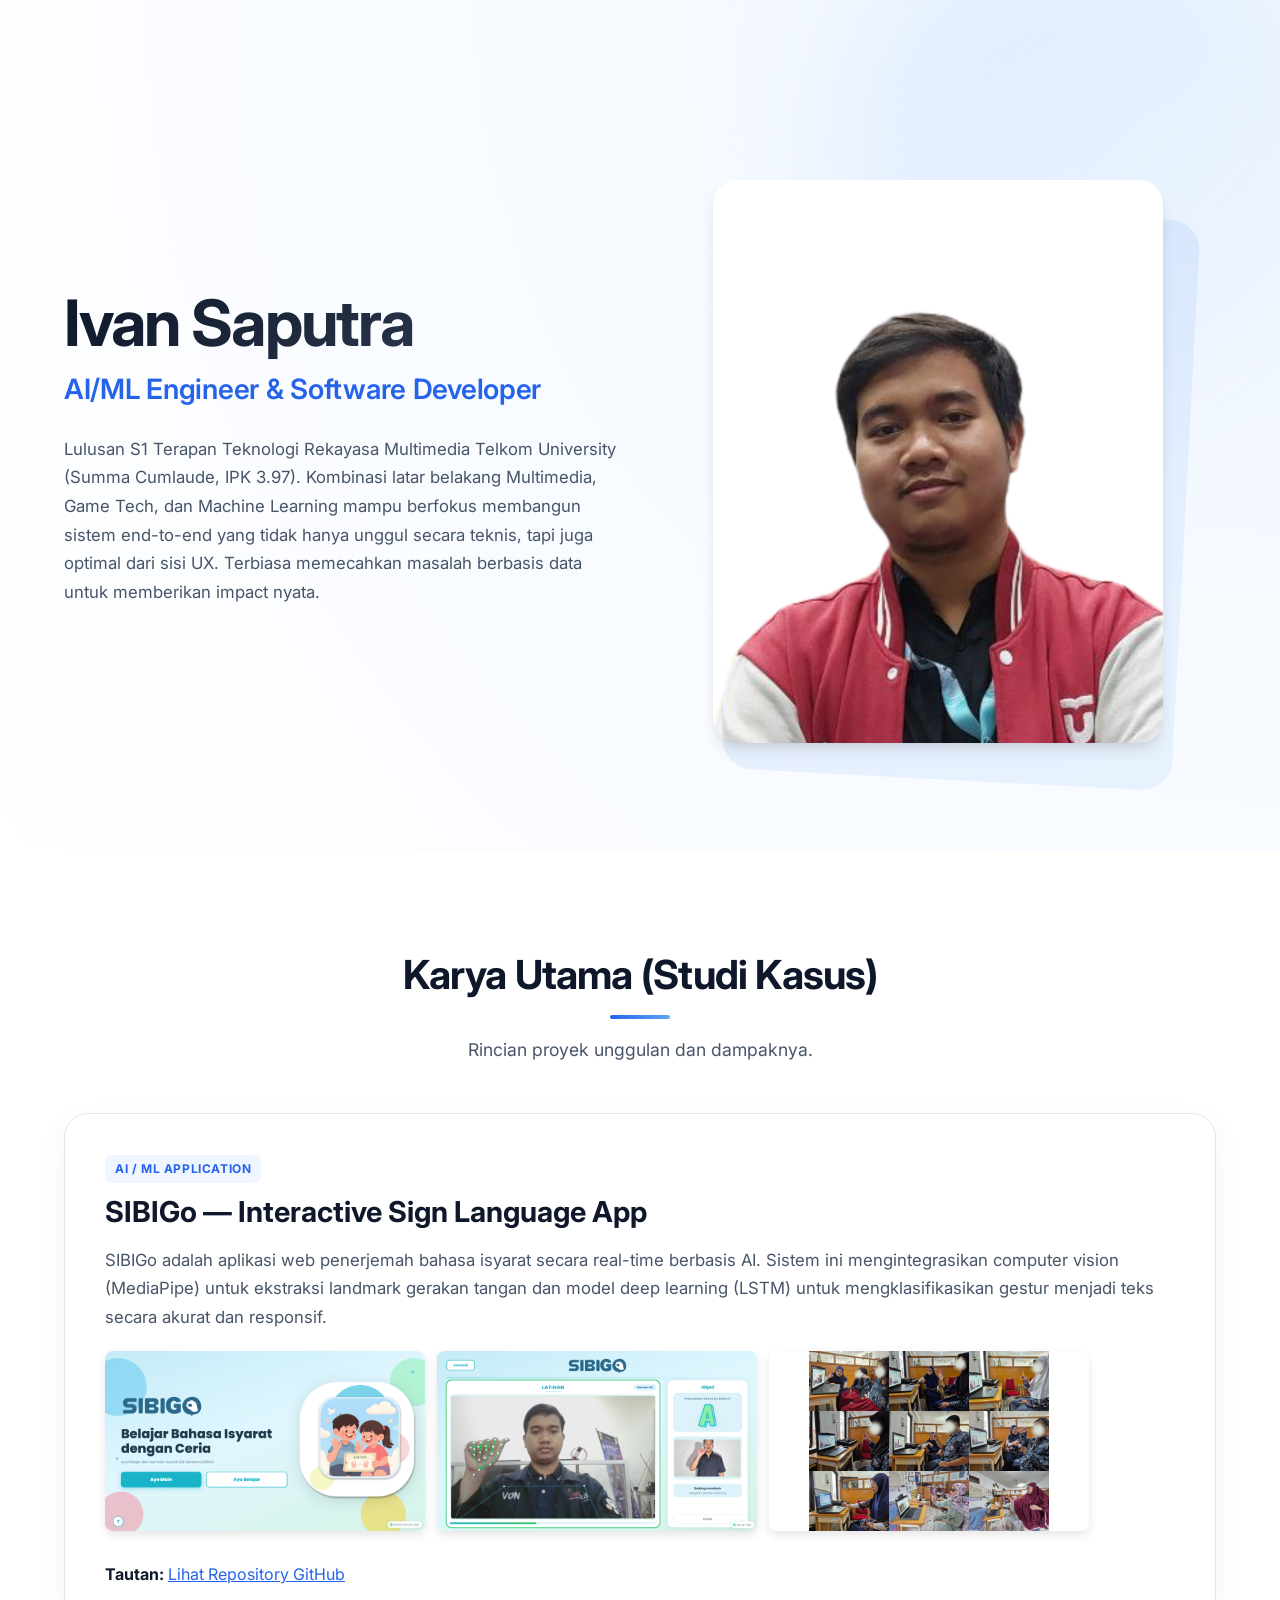
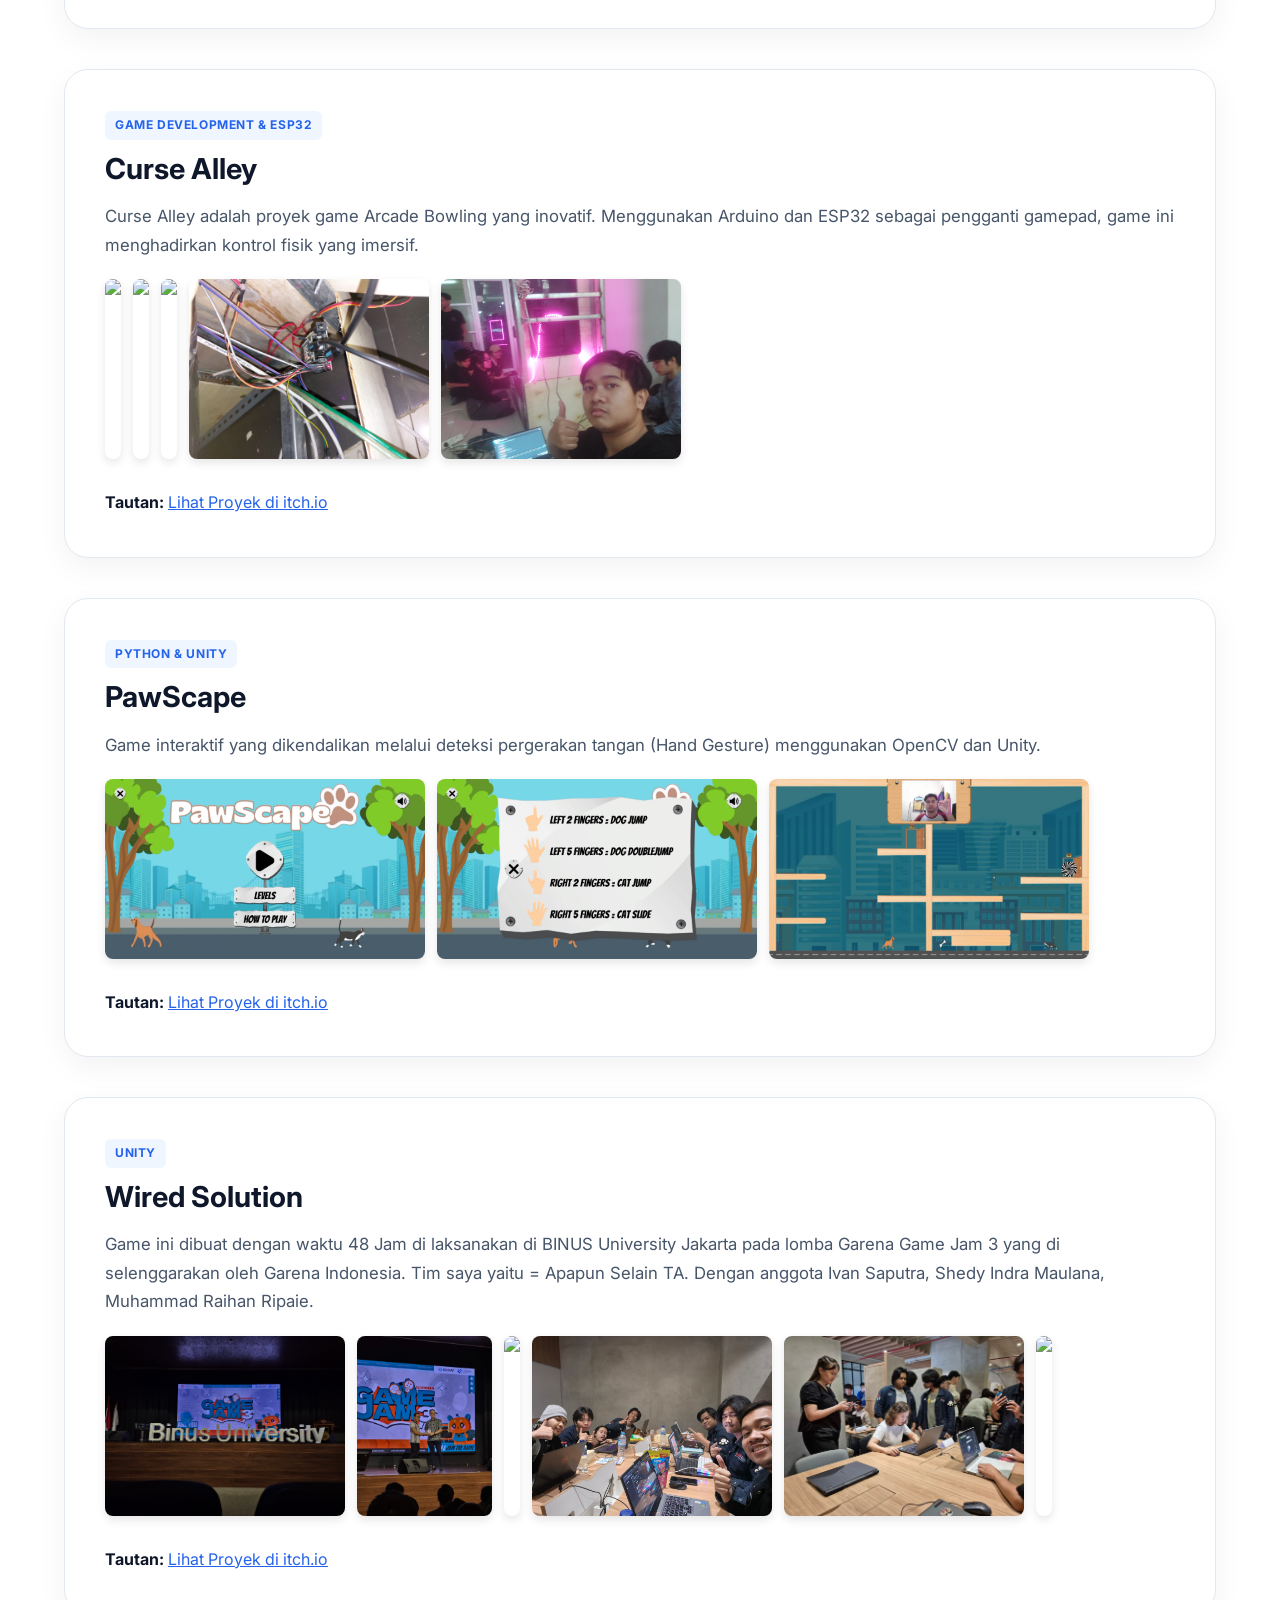
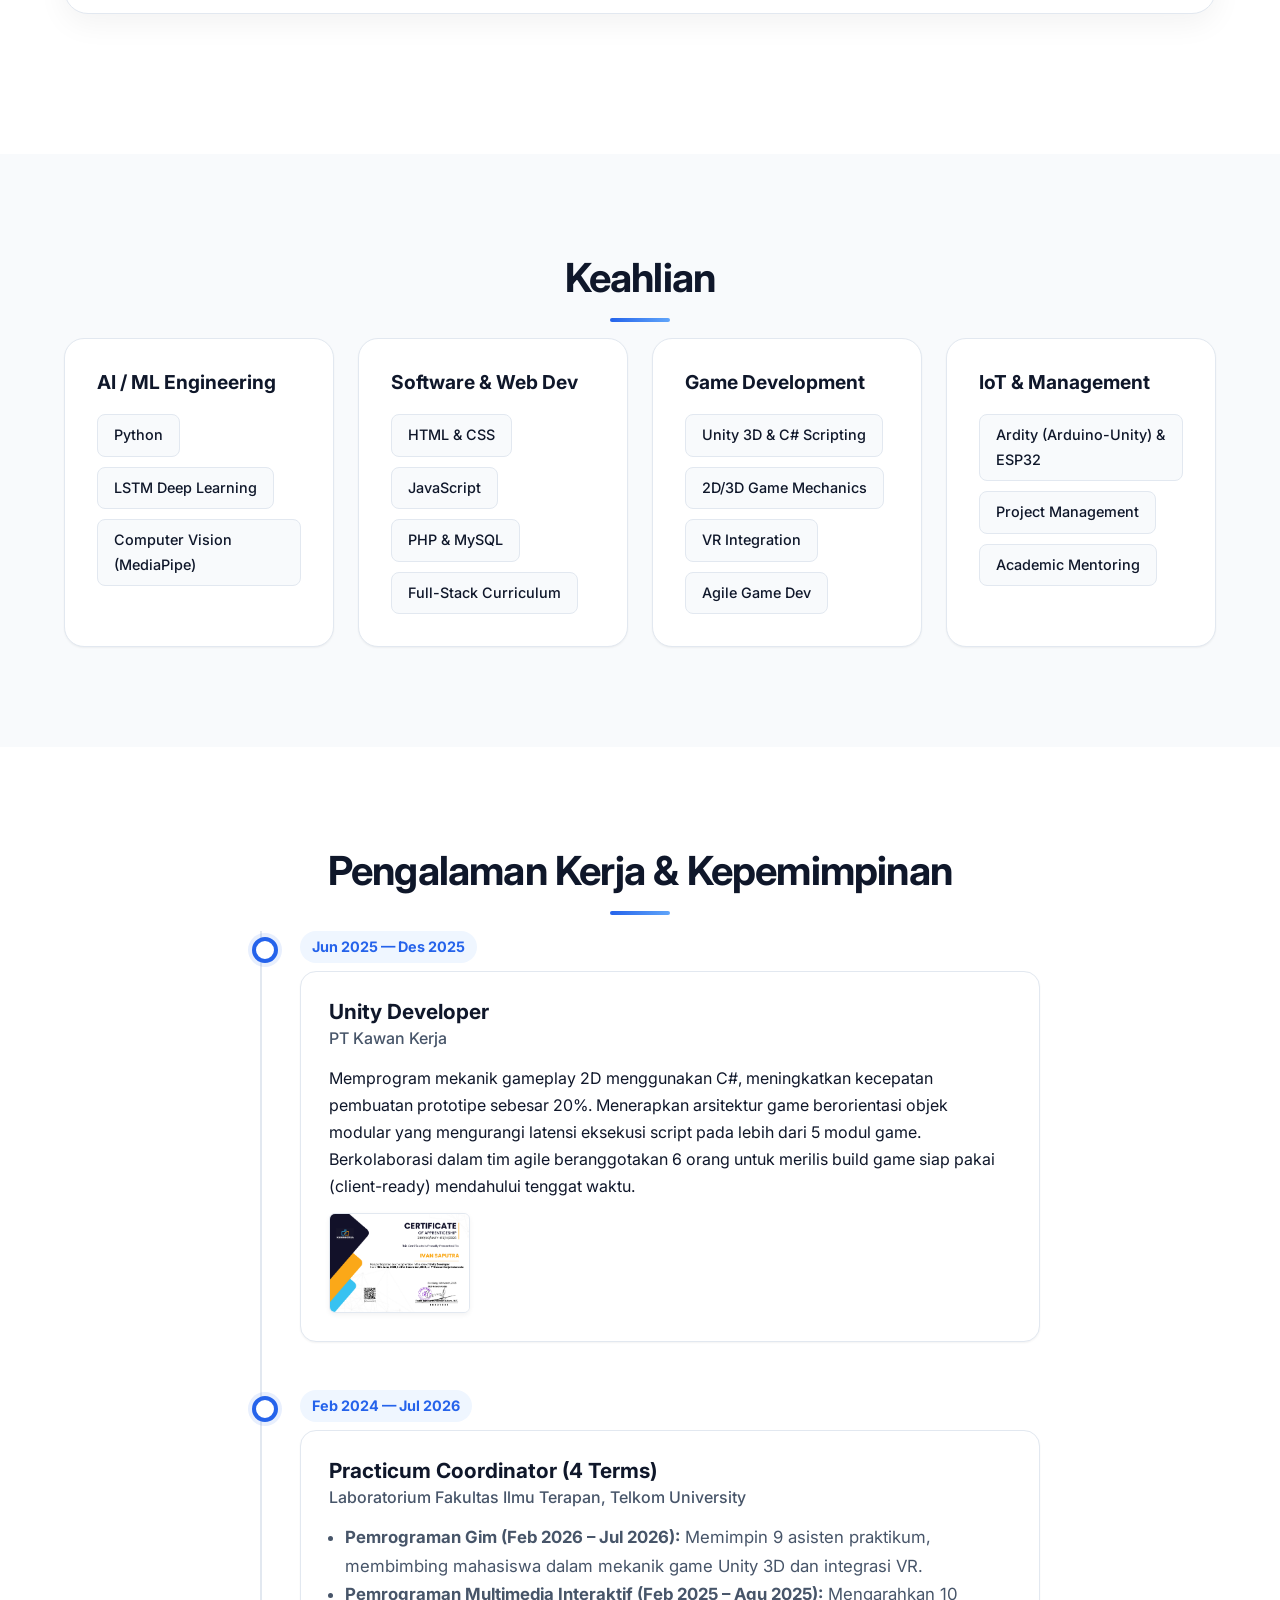
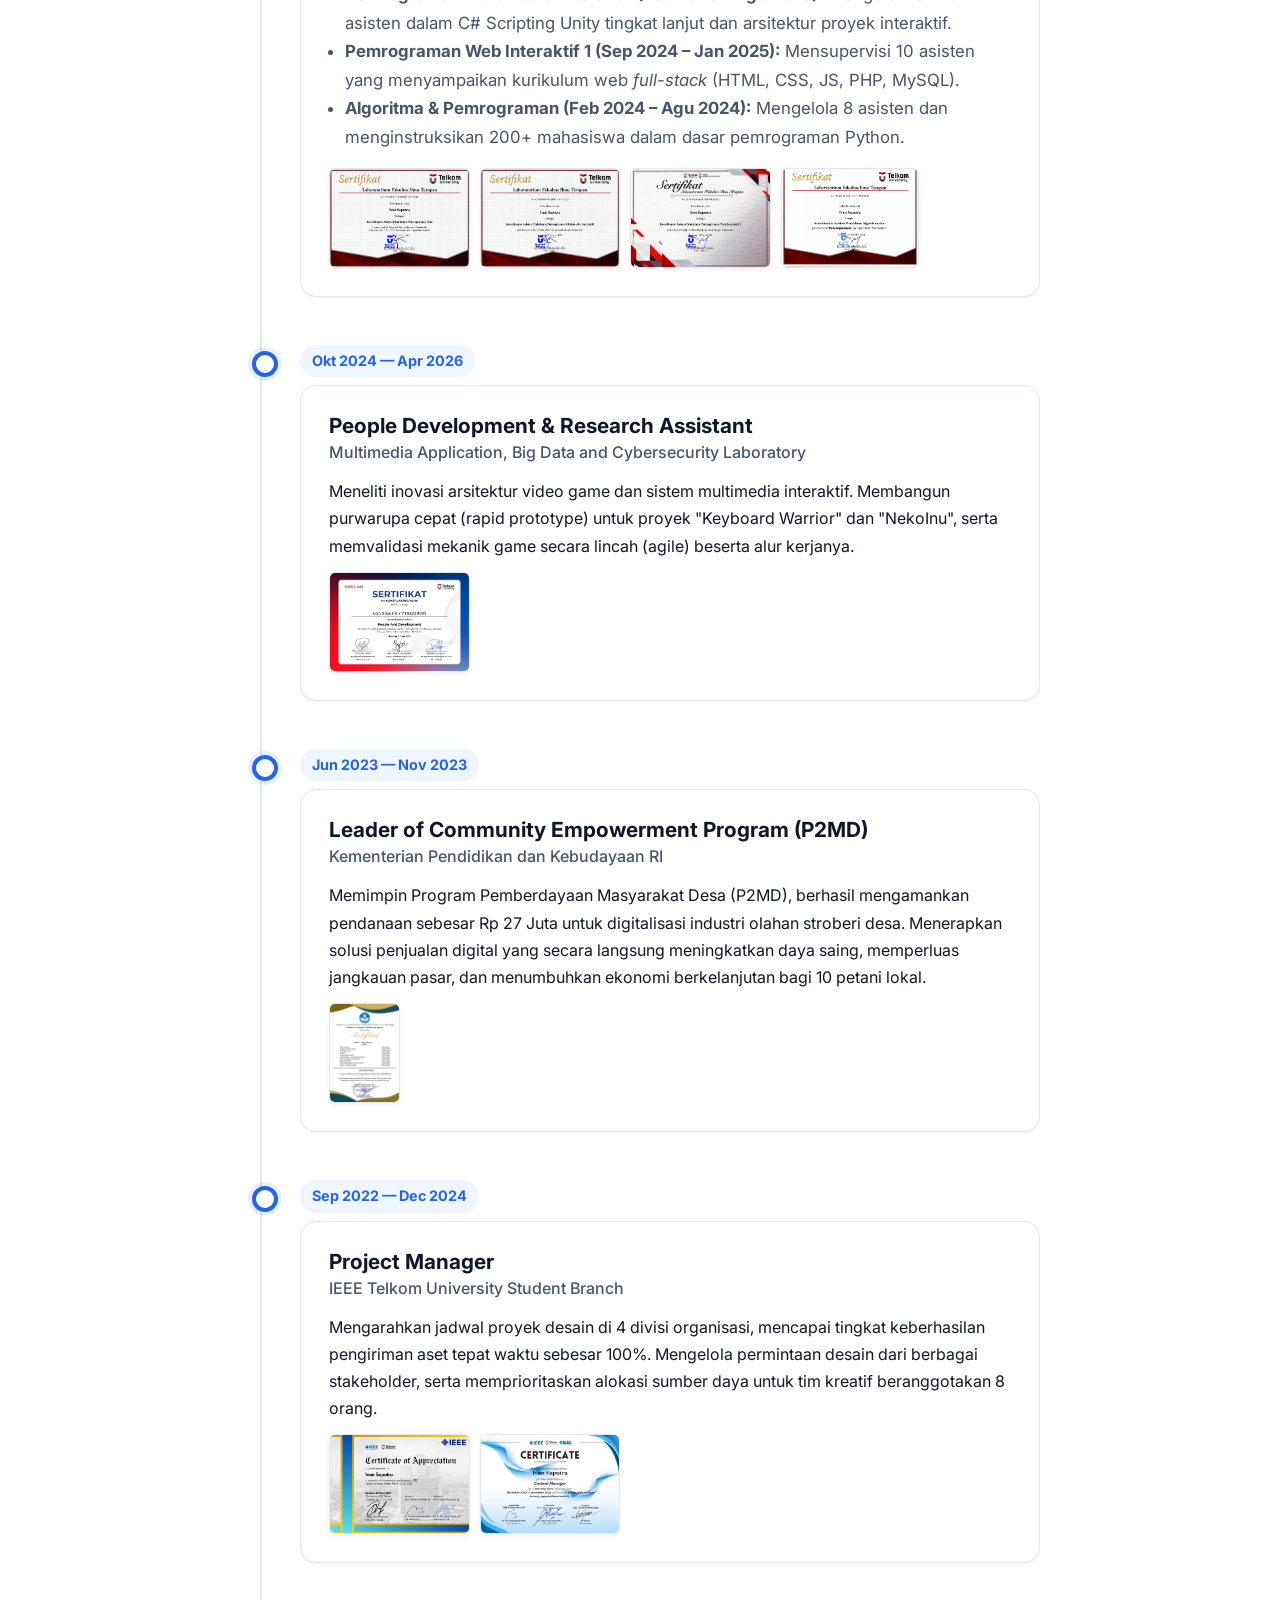
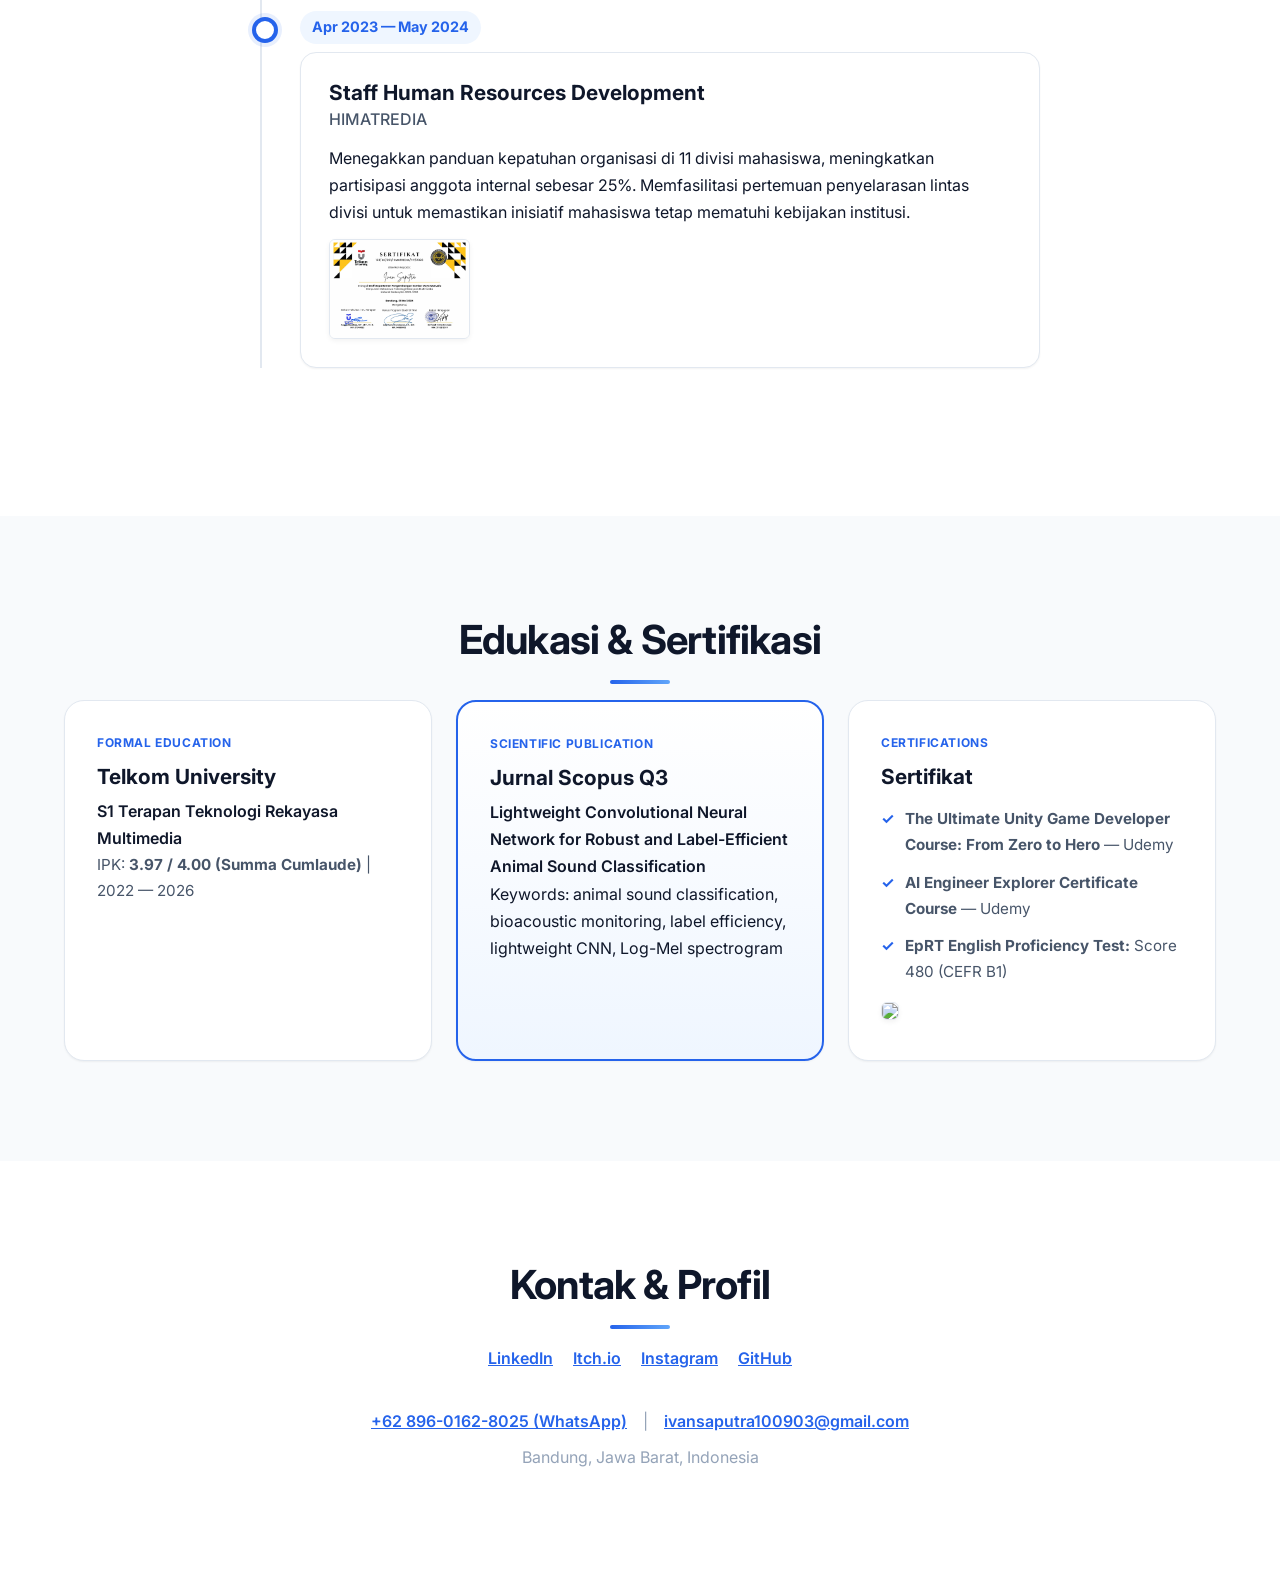
==== print.html @ 068fbf68 "bismillah" ====
<!DOCTYPE html>
<html lang="id">

<head>
    <meta charset="UTF-8">
    <meta name="viewport" content="width=device-width, initial-scale=1.0">
    <title>Ivan Saputra — Portfolio (Print Version)</title>
    <link rel="icon" href="assets/iconme.png" type="image/png">
    <link rel="preconnect" href="https://fonts.googleapis.com">
    <link rel="preconnect" href="https://fonts.gstatic.com" crossorigin>
    <link href="https://fonts.googleapis.com/css2?family=Inter:wght@400;500;600;700;800&display=swap" rel="stylesheet">
    <link rel="stylesheet" href="style.css">
    <style>
        /* Specific adjustments for print view to force everything open and hide interactive bits */
        .no-print { display: none !important; }
        
        .project-detail-block {
            background: var(--bg-primary);
            border-radius: 24px;
            padding: 40px;
            margin-bottom: 40px;
            border: 1px solid var(--border-color);
            box-shadow: 0 10px 30px rgba(0,0,0,0.05);
            page-break-inside: avoid;
        }
        
        .project-images {
            display: flex; gap: 12px; margin: 20px 0; padding-bottom: 10px; flex-wrap: wrap;
        }
        
        .project-images img {
            height: 180px; border-radius: 8px; object-fit: cover; box-shadow: 0 4px 10px rgba(0,0,0,0.1);
        }
        
        @media print {
            body { -webkit-print-color-adjust: exact; print-color-adjust: exact; }
            .navbar, .hero-cta, .btn-link, .modal-overlay { display: none !important; }
            .project-images { overflow: hidden; flex-wrap: wrap; }
            .project-detail-block { border: 2px solid #e2e8f0; padding: 20px; box-shadow: none; margin-bottom: 20px; }
            .hero, .section { padding: 40px 0; }
            #home { padding-top: 0; margin-top: 0; }
            @page { margin: 10mm; }
        }
    </style>
</head>

<body>
    <div class="no-print" style="text-align: center; padding: 20px; background: #e0f2fe; border-bottom: 1px solid #bae6fd; margin-bottom: 20px;">
        <p style="color: #0369a1; font-weight: 600;">Ini adalah versi cetak statis dari portofolio Anda menggunakan tata letak asli.</p>
        <button onclick="window.print()" style="margin-top: 10px; background: #0284c7; color: white; border: none; padding: 10px 20px; border-radius: 6px; cursor: pointer; font-weight: 600; font-size: 11pt;">🖨️ Cetak Sekarang (Ctrl + P)</button>
    </div>

    <!-- 1. COVER / HERO SECTION -->
    <section id="home" class="hero">
        <div class="container hero-container">
            <div class="hero-content">
                <h1>Ivan Saputra</h1>
                <h2>AI/ML Engineer & Software Developer</h2>
                <p style="margin-top: 28px; color: var(--text-muted); font-size: 1.05rem; line-height: 1.7; max-width: 650px; text-align: left;">
                    Lulusan S1 Terapan Teknologi Rekayasa Multimedia Telkom University (Summa Cumlaude, IPK 3.97).
                    Kombinasi latar belakang Multimedia, Game Tech, dan Machine Learning mampu berfokus membangun sistem
                    end-to-end yang tidak hanya unggul secara teknis, tapi juga optimal dari sisi UX. Terbiasa
                    memecahkan masalah berbasis data untuk memberikan impact nyata.
                </p>
            </div>
            <div class="hero-image">
                <div class="image-wrapper">
                    <div class="image-backdrop"></div>
                    <img src="assets/me.png" alt="Ivan Saputra Profil" class="profile-img">
                </div>
            </div>
        </div>
    </section>

    <!-- 2. KARYA UTAMA EXPANDED (Tidak bisa diklik) -->
    <section class="section">
        <div class="container">
            <h2 class="section-title">Karya Utama (Studi Kasus)</h2>
            <p class="section-subtitle">Rincian proyek unggulan dan dampaknya.</p>
            
            <!-- SIBIGo -->
            <div class="project-detail-block">
                <span class="tag" style="margin-bottom: 12px; display: inline-block;">AI / ML Application</span>
                <h2 style="margin: 0 0 16px; font-size: 1.8rem; color: var(--text-main);">SIBIGo — Interactive Sign Language App</h2>
                <p style="color: var(--text-muted); line-height: 1.7; margin-bottom: 16px; font-size: 1.05rem;">SIBIGo adalah aplikasi web penerjemah bahasa isyarat secara real-time berbasis AI. Sistem ini mengintegrasikan computer vision (MediaPipe) untuk ekstraksi landmark gerakan tangan dan model deep learning (LSTM) untuk mengklasifikasikan gestur menjadi teks secara akurat dan responsif.</p>
                <div class="project-images">
                    <img src="assets/images/sibigo/1.png">
                    <img src="assets/images/sibigo/2.png">
                    <img src="assets/images/sibigo/3.png">
                </div>
                <p style="margin-top: 10px;"><strong>Tautan:</strong> <a href="https://github.com/Ivans0903/sibigo" style="color: var(--primary);">Lihat Repository GitHub</a></p>
            </div>

            <!-- Curse Alley -->
            <div class="project-detail-block">
                <span class="tag" style="margin-bottom: 12px; display: inline-block;">Game Development & ESP32</span>
                <h2 style="margin: 0 0 16px; font-size: 1.8rem; color: var(--text-main);">Curse Alley</h2>
                <p style="color: var(--text-muted); line-height: 1.7; margin-bottom: 16px; font-size: 1.05rem;">Curse Alley adalah proyek game Arcade Bowling yang inovatif. Menggunakan Arduino dan ESP32 sebagai pengganti gamepad, game ini menghadirkan kontrol fisik yang imersif.</p>
                <div class="project-images">
                    <img src="assets/images/cursealley/1.jpg">
                    <img src="assets/images/cursealley/2.jpg">
                    <img src="assets/images/cursealley/3.jpg">
                    <img src="assets/images/cursealley/4.jpg">
                    <img src="assets/images/cursealley/5.jpg">
                </div>
                <p style="margin-top: 10px;"><strong>Tautan:</strong> <a href="https://ivans000.itch.io/curse-alley" style="color: var(--primary);">Lihat Proyek di itch.io</a></p>
            </div>

            <!-- PawScape -->
            <div class="project-detail-block">
                <span class="tag" style="margin-bottom: 12px; display: inline-block;">Python & Unity</span>
                <h2 style="margin: 0 0 16px; font-size: 1.8rem; color: var(--text-main);">PawScape</h2>
                <p style="color: var(--text-muted); line-height: 1.7; margin-bottom: 16px; font-size: 1.05rem;">Game interaktif yang dikendalikan melalui deteksi pergerakan tangan (Hand Gesture) menggunakan OpenCV dan Unity.</p>
                <div class="project-images">
                    <img src="assets/images/pawscape/1.png">
                    <img src="assets/images/pawscape/2.png">
                    <img src="assets/images/pawscape/3.png">
                </div>
                <p style="margin-top: 10px;"><strong>Tautan:</strong> <a href="https://ivans000.itch.io/pawscape" style="color: var(--primary);">Lihat Proyek di itch.io</a></p>
            </div>

            <!-- Wired Solution -->
            <div class="project-detail-block">
                <span class="tag" style="margin-bottom: 12px; display: inline-block;">Unity</span>
                <h2 style="margin: 0 0 16px; font-size: 1.8rem; color: var(--text-main);">Wired Solution</h2>
                <p style="color: var(--text-muted); line-height: 1.7; margin-bottom: 16px; font-size: 1.05rem;">Game ini dibuat dengan waktu 48 Jam di laksanakan di BINUS University Jakarta pada lomba Garena Game Jam 3 yang di selenggarakan oleh Garena Indonesia. Tim saya yaitu = Apapun Selain TA. Dengan anggota Ivan Saputra, Shedy Indra Maulana, Muhammad Raihan Ripaie.</p>
                <div class="project-images">
                    <img src="assets/images/wired/1.jpg">
                    <img src="assets/images/wired/2.jpg">
                    <img src="assets/images/wired/3.jpg">
                    <img src="assets/images/wired/4.jpg">
                    <img src="assets/images/wired/5.jpg">
                    <img src="assets/images/wired/6.jpg">
                </div>
                <p style="margin-top: 10px;"><strong>Tautan:</strong> <a href="https://ivans000.itch.io/wired-solution" style="color: var(--primary);">Lihat Proyek di itch.io</a></p>
            </div>

        </div>
    </section>


    <!-- 3. DAFTAR LAYANAN / KEAHLIAN (SKILLS) -->
    <section class="section bg-light">
        <div class="container">
            <h2 class="section-title">Keahlian</h2>
            <div class="skills-wrapper">
                <div class="skill-category">
                    <h3>AI / ML Engineering</h3>
                    <div class="skill-tags">
                        <span class="skill-pill">Python</span>
                        <span class="skill-pill">LSTM Deep Learning</span>
                        <span class="skill-pill">Computer Vision (MediaPipe)</span>
                    </div>
                </div>
                <div class="skill-category">
                    <h3>Software & Web Dev</h3>
                    <div class="skill-tags">
                        <span class="skill-pill">HTML & CSS</span>
                        <span class="skill-pill">JavaScript</span>
                        <span class="skill-pill">PHP & MySQL</span>
                        <span class="skill-pill">Full-Stack Curriculum</span>
                    </div>
                </div>
                <div class="skill-category">
                    <h3>Game Development</h3>
                    <div class="skill-tags">
                        <span class="skill-pill">Unity 3D & C# Scripting</span>
                        <span class="skill-pill">2D/3D Game Mechanics</span>
                        <span class="skill-pill">VR Integration</span>
                        <span class="skill-pill">Agile Game Dev</span>
                    </div>
                </div>
                <div class="skill-category">
                    <h3>IoT & Management</h3>
                    <div class="skill-tags">
                        <span class="skill-pill">Ardity (Arduino-Unity) & ESP32</span>
                        <span class="skill-pill">Project Management</span>
                        <span class="skill-pill">Academic Mentoring</span>
                    </div>
                </div>
            </div>
        </div>
    </section>

    <!-- 4. PENGALAMAN / RIWAYAT KERJA (EXPERIENCE) -->
    <section class="section">
        <div class="container">
            <h2 class="section-title">Pengalaman Kerja & Kepemimpinan</h2>
            <div class="timeline">

                <div class="timeline-item">
                    <div class="timeline-date">Jun 2025 — Des 2025</div>
                    <div class="timeline-content">
                        <h3>Unity Developer</h3>
                        <h4>PT Kawan Kerja</h4>
                        <p>Memprogram mekanik gameplay 2D menggunakan C#, meningkatkan kecepatan pembuatan prototipe sebesar 20%. Menerapkan arsitektur game berorientasi objek modular yang mengurangi latensi eksekusi script pada lebih dari 5 modul game. Berkolaborasi dalam tim agile beranggotakan 6 orang untuk merilis build game siap pakai (client-ready) mendahului tenggat waktu.</p>
                        <div style="display: flex; gap: 10px; margin-top: 12px; flex-wrap: wrap;">
                            <img src="assets/sertifikat/Sertifikat_Magang_Unity Developer_Ivan Saputra (1).png" style="height: 100px; border: 1px solid #e2e8f0; border-radius: 6px; box-shadow: 0 2px 5px rgba(0,0,0,0.05);">
                        </div>
                    </div>
                </div>

                <div class="timeline-item">
                    <div class="timeline-date">Feb 2024 — Jul 2026</div>
                    <div class="timeline-content">
                        <h3>Practicum Coordinator (4 Terms)</h3>
                        <h4>Laboratorium Fakultas Ilmu Terapan, Telkom University</h4>
                        <ul style="margin: 0 0 16px 16px; padding: 0; color: var(--text-muted); line-height: 1.7; font-size: 1.05rem;">
                            <li><strong>Pemrograman Gim (Feb 2026 – Jul 2026):</strong> Memimpin 9 asisten praktikum, membimbing mahasiswa dalam mekanik game Unity 3D dan integrasi VR.</li>
                            <li><strong>Pemrograman Multimedia Interaktif (Feb 2025 – Agu 2025):</strong> Mengarahkan 10 asisten dalam C# Scripting Unity tingkat lanjut dan arsitektur proyek interaktif.</li>
                            <li><strong>Pemrograman Web Interaktif 1 (Sep 2024 – Jan 2025):</strong> Mensupervisi 10 asisten yang menyampaikan kurikulum web <i>full-stack</i> (HTML, CSS, JS, PHP, MySQL).</li>
                            <li><strong>Algoritma & Pemrograman (Feb 2024 – Agu 2024):</strong> Mengelola 8 asisten dan menginstruksikan 200+ mahasiswa dalam dasar pemrograman Python.</li>
                        </ul>
                        <div style="display: flex; gap: 10px; margin-top: 12px; flex-wrap: wrap;">
                            <img src="assets/sertifikat/Koordinator Asisten Praktikum Pemrograman Gim.png" style="height: 100px; border: 1px solid #e2e8f0; border-radius: 6px; box-shadow: 0 2px 5px rgba(0,0,0,0.05);">
                            <img src="assets/sertifikat/Koordinator Asisten Praktikum Pemrograman Multimedia Interaktif.png" style="height: 100px; border: 1px solid #e2e8f0; border-radius: 6px; box-shadow: 0 2px 5px rgba(0,0,0,0.05);">
                            <img src="assets/sertifikat/Koordinator Asisten Praktikum Pemrograman Web Interaktif 1.png" style="height: 100px; border: 1px solid #e2e8f0; border-radius: 6px; box-shadow: 0 2px 5px rgba(0,0,0,0.05);">
                            <img src="assets/sertifikat/Koordinator Asisten Praktikum Algoritma dan Pemrograman.jpg" style="height: 100px; border: 1px solid #e2e8f0; border-radius: 6px; box-shadow: 0 2px 5px rgba(0,0,0,0.05);">
                        </div>
                    </div>
                </div>

                <div class="timeline-item">
                    <div class="timeline-date">Okt 2024 — Apr 2026</div>
                    <div class="timeline-content">
                        <h3>People Development & Research Assistant</h3>
                        <h4>Multimedia Application, Big Data and Cybersecurity Laboratory</h4>
                        <p>Meneliti inovasi arsitektur video game dan sistem multimedia interaktif. Membangun purwarupa cepat (rapid prototype) untuk proyek "Keyboard Warrior" dan "NekoInu", serta memvalidasi mekanik game secara lincah (agile) beserta alur kerjanya.</p>
                        <div style="display: flex; gap: 10px; margin-top: 12px; flex-wrap: wrap;">
                            <img src="assets/sertifikat/ASISTEN MBC 20242025.png" style="height: 100px; border: 1px solid #e2e8f0; border-radius: 6px; box-shadow: 0 2px 5px rgba(0,0,0,0.05);">
                        </div>
                    </div>
                </div>

                <div class="timeline-item">
                    <div class="timeline-date">Jun 2023 — Nov 2023</div>
                    <div class="timeline-content">
                        <h3>Leader of Community Empowerment Program (P2MD)</h3>
                        <h4>Kementerian Pendidikan dan Kebudayaan RI</h4>
                        <p>Memimpin Program Pemberdayaan Masyarakat Desa (P2MD), berhasil mengamankan pendanaan sebesar Rp 27 Juta untuk digitalisasi industri olahan stroberi desa. Menerapkan solusi penjualan digital yang secara langsung meningkatkan daya saing, memperluas jangkauan pasar, dan menumbuhkan ekonomi berkelanjutan bagi 10 petani lokal.</p>
                        <div style="display: flex; gap: 10px; margin-top: 12px; flex-wrap: wrap;">
                            <img src="assets/sertifikat/P2MD_IVAN SAPUTRA.png" style="height: 100px; border: 1px solid #e2e8f0; border-radius: 6px; box-shadow: 0 2px 5px rgba(0,0,0,0.05);">
                        </div>
                    </div>
                </div>

                <div class="timeline-item">
                    <div class="timeline-date">Sep 2022 — Dec 2024</div>
                    <div class="timeline-content">
                        <h3>Project Manager</h3>
                        <h4>IEEE Telkom University Student Branch</h4>
                        <p>Mengarahkan jadwal proyek desain di 4 divisi organisasi, mencapai tingkat keberhasilan pengiriman aset tepat waktu sebesar 100%. Mengelola permintaan desain dari berbagai stakeholder, serta memprioritaskan alokasi sumber daya untuk tim kreatif beranggotakan 8 orang.</p>
                        <div style="display: flex; gap: 10px; margin-top: 12px; flex-wrap: wrap;">
                            <img src="assets/sertifikat/SERTIFIKAT KEANGGOTAAN IEEE 2022.png" style="height: 100px; border: 1px solid #e2e8f0; border-radius: 6px; box-shadow: 0 2px 5px rgba(0,0,0,0.05);">
                            <img src="assets/sertifikat/Ivan Saputra ieee 2024_page-0001.jpg" style="height: 100px; border: 1px solid #e2e8f0; border-radius: 6px; box-shadow: 0 2px 5px rgba(0,0,0,0.05);">
                        </div>
                    </div>
                </div>

                <div class="timeline-item">
                    <div class="timeline-date">Apr 2023 — May 2024</div>
                    <div class="timeline-content">
                        <h3>Staff Human Resources Development</h3>
                        <h4>HIMATREDIA</h4>
                        <p>Menegakkan panduan kepatuhan organisasi di 11 divisi mahasiswa, meningkatkan partisipasi anggota internal sebesar 25%. Memfasilitasi pertemuan penyelarasan lintas divisi untuk memastikan inisiatif mahasiswa tetap mematuhi kebijakan institusi.</p>
                        <div style="display: flex; gap: 10px; margin-top: 12px; flex-wrap: wrap;">
                            <img src="assets/sertifikat/Himatredia.jpg" style="height: 100px; border: 1px solid #e2e8f0; border-radius: 6px; box-shadow: 0 2px 5px rgba(0,0,0,0.05);">
                        </div>
                    </div>
                </div>

            </div>
        </div>
    </section>

    <!-- 5. EDUKASI DAN SERTIFIKASI (EDUCATION & CERTIFICATIONS) -->
    <section class="section bg-light">
        <div class="container">
            <h2 class="section-title">Edukasi & Sertifikasi</h2>

            <div class="edu-grid">
                <!-- Edukasi Utama -->
                <div class="edu-card">
                    <span class="badge-accent">Formal Education</span>
                    <h3>Telkom University</h3>
                    <p class="degree">S1 Terapan Teknologi Rekayasa Multimedia</p>
                    <p class="gpa">IPK: <strong>3.97 / 4.00 (Summa Cumlaude)</strong> | 2022 — 2026</p>

                </div>

                <!-- Jurnal & Publikasi -->
                <div class="edu-card highlight-card">
                    <span class="badge-accent">Scientific Publication</span>
                    <h3>Jurnal Scopus Q3</h3>
                    <p class="degree">Lightweight Convolutional Neural Network for Robust and Label-Efficient Animal
                        Sound Classification</p>
                    <p class="desc">Keywords: animal sound classification, bioacoustic monitoring, label efficiency,
                        lightweight CNN, Log-Mel spectrogram</p>
                </div>

                <!-- Sertifikasi Udemy & Lainnya -->
                <div class="edu-card">
                    <span class="badge-accent">Certifications</span>
                    <h3>Sertifikat</h3>
                    <ul class="cert-list">
                        <li><strong>The Ultimate Unity Game Developer Course: From Zero to Hero</strong> — Udemy</li>
                        <li><strong>AI Engineer Explorer Certificate Course</strong> — Udemy</li>
                        <li><strong>EpRT English Proficiency Test:</strong> Score 480 (CEFR B1)</li>
                    </ul>
                    <div style="margin-top: 16px;">
                        <img src="assets/sertifikat/4418_IVAN SAPUTRA.png" style="height: 120px; border: 1px solid #e2e8f0; border-radius: 6px; box-shadow: 0 2px 5px rgba(0,0,0,0.05);">
                    </div>
                </div>
            </div>
        </div>
    </section>

    <!-- 6. KONTAK-->
    <section class="section">
        <div class="container text-center">
            <h2 class="section-title text-center" style="border: none;">Kontak & Profil</h2>
            <div style="display: flex; justify-content: center; gap: 20px; flex-wrap: wrap; margin-bottom: 24px;">
                <a href="https://www.linkedin.com/in/ivan-saputra-337b56269" target="_blank" style="color: var(--primary); font-weight: 600;">LinkedIn</a>
                <a href="https://ivans000.itch.io" target="_blank" style="color: var(--primary); font-weight: 600;">Itch.io</a>
                <a href="https://www.instagram.com/ivans000" target="_blank" style="color: var(--primary); font-weight: 600;">Instagram</a>
                <a href="https://github.com/Ivans0903" target="_blank" style="color: var(--primary); font-weight: 600;">GitHub</a>
            </div>
            <div class="direct-info">
                <p style="margin-bottom: 8px;">
                    <a href="http://wa.me/6289601628025" target="_blank" style="color: var(--primary); font-weight: 600;">+62 896-0162-8025 (WhatsApp)</a>
                    <span style="margin: 0 12px;">|</span>
                    <a href="mailto:ivansaputra100903@gmail.com" style="color: var(--primary); font-weight: 600;">ivansaputra100903@gmail.com</a>
                </p>
                <p>Bandung, Jawa Barat, Indonesia</p>
            </div>
        </div>
    </section>

</body>
</html>
---- style.css ----
/* ==========================================================================
   DESIGN SYSTEM & CSS VARIABLES
   ========================================================================== */
:root {
    --bg-primary: #FFFFFF;
    --bg-secondary: #F8FAFC;
    --bg-card: #FFFFFF;

    --primary: #2563EB; /* Modern Blue */
    --primary-dark: #1E40AF;
    --primary-light: #EFF6FF;
    --accent: #3B82F6;

    --text-main: #0F172A; /* Slate 900 */
    --text-muted: #475569; /* Slate 600 */
    --border-color: #E2E8F0;

    --font-stack: 'Inter', system-ui, -apple-system, sans-serif;
    --transition: all 0.4s cubic-bezier(0.25, 0.8, 0.25, 1);
    --shadow-sm: 0 1px 2px 0 rgba(0, 0, 0, 0.05);
    --shadow-md: 0 4px 6px -1px rgba(0, 0, 0, 0.1), 0 2px 4px -1px rgba(0, 0, 0, 0.06);
    --shadow-lg: 0 10px 15px -3px rgba(0, 0, 0, 0.1), 0 4px 6px -2px rgba(0, 0, 0, 0.05);
    --shadow-hover: 0 20px 25px -5px rgba(37, 99, 235, 0.1), 0 10px 10px -5px rgba(37, 99, 235, 0.04);
}

/* BASE STYLES */
* {
    margin: 0;
    padding: 0;
    box-sizing: border-box;
}

html {
    scroll-behavior: smooth;
}

body {
    font-family: var(--font-stack);
    background-color: var(--bg-primary);
    color: var(--text-main);
    line-height: 1.7;
    overflow-x: hidden;
}

.text-center {
    text-align: center;
}

.container {
    max-width: 1200px;
    margin: 0 auto;
    padding: 0 24px;
}

/* TYPOGRAPHY & HEADINGS */
h1, h2, h3, h4 {
    color: var(--text-main);
    font-weight: 700;
    line-height: 1.2;
}

.section-title {
    font-size: 2.5rem;
    text-align: center;
    margin-bottom: 16px;
    position: relative;
    letter-spacing: -0.02em;
}

.section-title::after {
    content: '';
    display: block;
    width: 60px;
    height: 4px;
    background: linear-gradient(90deg, var(--primary), #60A5FA);
    margin: 16px auto 0;
    border-radius: 4px;
}

.section-subtitle {
    text-align: center;
    color: var(--text-muted);
    margin-bottom: 48px;
    font-size: 1.1rem;
    max-width: 600px;
    margin-left: auto;
    margin-right: auto;
}

/* BUTTONS & BADGES */
.btn {
    display: inline-flex;
    align-items: center;
    justify-content: center;
    padding: 14px 32px;
    border-radius: 9999px; /* Pill shape for premium feel */
    font-weight: 600;
    font-size: 1rem;
    text-decoration: none;
    transition: var(--transition);
    cursor: pointer;
    border: 2px solid transparent;
}

.btn-primary {
    background-color: var(--primary);
    color: #ffffff;
    box-shadow: var(--shadow-md);
}

.btn-primary:hover {
    background-color: var(--primary-dark);
    transform: translateY(-2px);
    box-shadow: 0 8px 16px rgba(37, 99, 235, 0.25);
}

.btn-outline {
    border-color: var(--border-color);
    color: var(--text-main);
    background: transparent;
}

.btn-outline:hover {
    border-color: var(--primary);
    color: var(--primary);
    background-color: var(--primary-light);
    transform: translateY(-2px);
}

.badge {
    background-color: var(--primary-light);
    color: var(--primary-dark);
    padding: 8px 16px;
    border-radius: 9999px;
    font-size: 0.875rem;
    font-weight: 600;
    display: inline-block;
    margin-bottom: 24px;
    border: 1px solid rgba(37, 99, 235, 0.1);
}

/* NAVBAR */
.navbar {
    position: fixed;
    top: 0;
    left: 0;
    width: 100%;
    background-color: rgba(255, 255, 255, 0.85);
    backdrop-filter: blur(12px);
    -webkit-backdrop-filter: blur(12px);
    border-bottom: 1px solid rgba(226, 232, 240, 0.8);
    z-index: 1000;
    padding: 16px 0;
    transition: var(--transition);
}

.nav-container {
    display: flex;
    justify-content: space-between;
    align-items: center;
}

.logo {
    font-size: 1.5rem;
    font-weight: 800;
    color: var(--text-main);
    text-decoration: none;
    letter-spacing: -0.02em;
}

.logo span {
    color: var(--primary);
}

.nav-links {
    display: flex;
    list-style: none;
    gap: 32px;
    align-items: center;
}

.nav-links a {
    text-decoration: none;
    color: var(--text-muted);
    font-weight: 500;
    font-size: 0.95rem;
    transition: var(--transition);
    position: relative;
}

.nav-links a:hover {
    color: var(--primary);
}

.nav-links a:not(.btn-nav)::after {
    content: '';
    position: absolute;
    width: 0;
    height: 2px;
    bottom: -4px;
    left: 0;
    background-color: var(--primary);
    transition: width 0.3s ease;
}

.nav-links a:not(.btn-nav):hover::after {
    width: 100%;
}

.btn-nav {
    background-color: var(--primary);
    color: #ffffff !important;
    padding: 10px 24px;
    border-radius: 9999px;
    font-weight: 600;
}

.btn-nav:hover {
    background-color: var(--primary-dark);
    transform: translateY(-1px);
    box-shadow: var(--shadow-md);
}

/* HERO SECTION */
.hero {
    padding: 180px 0 100px;
    background: radial-gradient(circle at top right, #EFF6FF 0%, #FFFFFF 100%);
    position: relative;
    overflow: hidden;
}

.hero::before {
    content: '';
    position: absolute;
    top: -10%;
    right: -5%;
    width: 500px;
    height: 500px;
    border-radius: 50%;
    background: linear-gradient(135deg, #DBEAFE 0%, rgba(255,255,255,0) 100%);
    filter: blur(60px);
    z-index: 0;
}

.hero-container {
    display: flex;
    align-items: center;
    justify-content: space-between;
    gap: 40px;
    position: relative;
    z-index: 1;
}

.hero-content {
    flex: 1;
    max-width: 600px;
}

.hero-image {
    flex: 1;
    display: flex;
    justify-content: center;
    align-items: center;
    position: relative;
}

.image-wrapper {
    position: relative;
    width: 100%;
    max-width: 450px;
}

.image-backdrop {
    position: absolute;
    top: 5%;
    left: 5%;
    width: 100%;
    height: 100%;
    border-radius: 30px;
    background: linear-gradient(135deg, var(--primary) 0%, #60A5FA 100%);
    z-index: 0;
    opacity: 0.1;
    transform: rotate(3deg);
    transition: var(--transition);
}

.image-wrapper:hover .image-backdrop {
    transform: rotate(6deg) scale(1.02);
    opacity: 0.15;
}

.profile-img {
    width: 100%;
    height: auto;
    border-radius: 24px;
    position: relative;
    z-index: 1;
    box-shadow: var(--shadow-lg);
    object-fit: cover;
    aspect-ratio: 4/5;
    background-color: var(--bg-card); /* Placeholder color while loading */
    animation: float 6s ease-in-out infinite;
}

.hero h1 {
    font-size: 4rem;
    margin-bottom: 12px;
    letter-spacing: -0.03em;
    background: linear-gradient(135deg, #0F172A 0%, #334155 100%);
    -webkit-background-clip: text;
    -webkit-text-fill-color: transparent;
}

.hero h2 {
    font-size: 1.75rem;
    color: var(--primary);
    font-weight: 600;
    margin-bottom: 24px;
    letter-spacing: -0.01em;
}

.hero p {
    color: var(--text-muted);
    font-size: 1.15rem;
    margin-bottom: 40px;
    line-height: 1.8;
}

.hero-cta {
    display: flex;
    gap: 16px;
}

/* SECTIONS COMMON */
.section {
    padding: 100px 0;
}

.bg-light {
    background-color: var(--bg-secondary);
}

/* ABOUT SECTION */
.about-card {
    background: var(--bg-card);
    border: 1px solid var(--border-color);
    padding: 48px;
    border-radius: 24px;
    box-shadow: var(--shadow-sm);
    max-width: 900px;
    margin: 0 auto;
    position: relative;
    overflow: hidden;
}

.about-card::before {
    content: '';
    position: absolute;
    top: 0;
    left: 0;
    width: 6px;
    height: 100%;
    background: linear-gradient(180deg, var(--primary) 0%, #60A5FA 100%);
}

.about-text {
    font-size: 1.2rem;
    color: var(--text-muted);
    line-height: 1.8;
}

.about-text strong {
    color: var(--text-main);
}

/* PROJECT CARDS */
.project-grid {
    display: grid;
    grid-template-columns: repeat(auto-fill, minmax(250px, 1fr));
    gap: 32px;
}

.project-card {
    background: var(--bg-card);
    border: 1px solid var(--border-color);
    border-radius: 20px;
    overflow: hidden;
    cursor: pointer;
    transition: var(--transition);
    display: flex;
    flex-direction: column;
    height: 100%;
}

.project-card:hover {
    transform: translateY(-8px);
    box-shadow: var(--shadow-hover);
    border-color: rgba(37, 99, 235, 0.3);
}

.card-image-placeholder {
    aspect-ratio: 16/9;
    background: linear-gradient(135deg, var(--primary) 0%, #60A5FA 100%);
    display: flex;
    align-items: center;
    justify-content: center;
    color: #ffffff;
    font-weight: 700;
    font-size: 1.2rem;
    position: relative;
    overflow: hidden;
}

.card-image-placeholder::after {
    content: '';
    position: absolute;
    width: 200%;
    height: 100%;
    background: linear-gradient(90deg, rgba(255,255,255,0) 0%, rgba(255,255,255,0.2) 50%, rgba(255,255,255,0) 100%);
    transform: skewX(-20deg) translateX(-150%);
    transition: transform 0.5s;
}

.project-card:hover .card-image-placeholder::after {
    transform: skewX(-20deg) translateX(150%);
}

.card-content {
    padding: 28px;
    flex: 1;
    display: flex;
    flex-direction: column;
}

.tag {
    font-size: 0.75rem;
    text-transform: uppercase;
    font-weight: 700;
    color: var(--primary);
    letter-spacing: 0.05em;
    background: var(--primary-light);
    padding: 4px 10px;
    border-radius: 6px;
    display: inline-block;
    align-self: flex-start;
    margin-bottom: 12px;
}

.card-content h3 {
    margin: 0 0 12px 0;
    font-size: 1.35rem;
    line-height: 1.4;
}

.card-content p {
    color: var(--text-muted);
    font-size: 0.95rem;
    margin-bottom: 24px;
    flex: 1;
}

.btn-link {
    background: none;
    border: none;
    color: var(--primary);
    font-weight: 600;
    font-size: 0.95rem;
    cursor: pointer;
    padding: 0;
    display: inline-flex;
    align-items: center;
    transition: var(--transition);
}

.btn-link:hover {
    color: var(--primary-dark);
    gap: 4px;
}

/* MODAL / CASE STUDY VIEW */
.modal-overlay {
    position: fixed;
    top: 0;
    left: 0;
    width: 100%;
    height: 100%;
    background: rgba(15, 15, 15, 0.7);
    backdrop-filter: blur(8px);
    -webkit-backdrop-filter: blur(8px);
    display: none;
    justify-content: center;
    align-items: center;
    z-index: 2000;
    opacity: 0;
    transition: opacity 0.3s ease;
}

.modal-overlay.show {
    display: flex;
    animation: fadeInModal 0.3s forwards;
}

@keyframes fadeInModal {
    from { opacity: 0; }
    to { opacity: 1; }
}

.modal-container {
    background: var(--bg-primary);
    width: 90%;
    max-width: 750px;
    max-height: 85vh;
    border-radius: 24px;
    overflow-y: auto;
    padding: 48px;
    position: relative;
    box-shadow: 0 25px 50px -12px rgba(0, 0, 0, 0.25);
    transform: translateY(20px);
    transition: transform 0.3s ease;
}

.modal-overlay.show .modal-container {
    transform: translateY(0);
}

.modal-close {
    position: absolute;
    top: 24px;
    right: 24px;
    background: var(--bg-secondary);
    color: var(--text-muted);
    border: 1px solid var(--border-color);
    width: 40px;
    height: 40px;
    border-radius: 50%;
    display: flex;
    align-items: center;
    justify-content: center;
    font-size: 1.2rem;
    cursor: pointer;
    transition: var(--transition);
}

.modal-close:hover {
    background: #FEE2E2;
    color: #EF4444;
    border-color: #FCA5A5;
    transform: rotate(90deg);
}

/* SKILLS SECTION */
.skills-wrapper {
    display: grid;
    grid-template-columns: repeat(auto-fit, minmax(250px, 1fr));
    gap: 24px;
}

.skill-category {
    background: var(--bg-card);
    padding: 32px;
    border-radius: 20px;
    border: 1px solid var(--border-color);
    box-shadow: var(--shadow-sm);
    transition: var(--transition);
}

.skill-category:hover {
    box-shadow: var(--shadow-md);
    border-color: rgba(37, 99, 235, 0.2);
    transform: translateY(-4px);
}

.skill-category h3 {
    font-size: 1.2rem;
    margin-bottom: 20px;
    color: var(--text-main);
    display: flex;
    align-items: center;
    gap: 8px;
}

.skill-tags {
    display: flex;
    flex-wrap: wrap;
    gap: 10px;
}

.skill-pill {
    background: var(--bg-secondary);
    color: var(--text-main);
    padding: 8px 16px;
    border-radius: 8px;
    font-size: 0.9rem;
    font-weight: 500;
    border: 1px solid var(--border-color);
    transition: var(--transition);
}

.skill-pill:hover {
    background: var(--primary-light);
    border-color: var(--primary);
    color: var(--primary-dark);
}

/* TIMELINE (EXPERIENCE) */
.timeline {
    max-width: 800px;
    margin: 0 auto;
    position: relative;
}

.timeline::before {
    content: '';
    position: absolute;
    left: 20px;
    top: 0;
    height: 100%;
    width: 2px;
    background: var(--border-color);
}

.timeline-item {
    margin-bottom: 48px;
    position: relative;
    padding-left: 60px;
}

.timeline-item::before {
    content: '';
    position: absolute;
    left: 12px;
    top: 6px;
    width: 18px;
    height: 18px;
    border-radius: 50%;
    background: #ffffff;
    border: 4px solid var(--primary);
    box-shadow: 0 0 0 4px rgba(37, 99, 235, 0.1);
    z-index: 1;
}

.timeline-date {
    font-size: 0.9rem;
    color: var(--primary);
    font-weight: 700;
    margin-bottom: 8px;
    display: inline-block;
    background: var(--primary-light);
    padding: 4px 12px;
    border-radius: 9999px;
}

.timeline-content {
    background: var(--bg-card);
    padding: 28px;
    border-radius: 16px;
    border: 1px solid var(--border-color);
    box-shadow: var(--shadow-sm);
    transition: var(--transition);
}

.timeline-item:hover .timeline-content {
    box-shadow: var(--shadow-md);
    border-color: rgba(37, 99, 235, 0.2);
}

.timeline-content h3 {
    font-size: 1.3rem;
    margin-bottom: 4px;
}

.timeline-content h4 {
    font-size: 1rem;
    color: var(--text-muted);
    font-weight: 500;
    margin-bottom: 16px;
}

/* EDUCATION & CERTS */
.edu-grid {
    display: grid;
    grid-template-columns: repeat(auto-fit, minmax(300px, 1fr));
    gap: 24px;
}

.edu-card {
    background: var(--bg-card);
    padding: 32px;
    border-radius: 20px;
    border: 1px solid var(--border-color);
    box-shadow: var(--shadow-sm);
    transition: var(--transition);
}

.edu-card:hover {
    box-shadow: var(--shadow-md);
    transform: translateY(-4px);
}

.highlight-card {
    border: 2px solid var(--primary);
    background: linear-gradient(180deg, #ffffff 0%, var(--primary-light) 100%);
}

.badge-accent {
    font-size: 0.75rem;
    color: var(--primary);
    font-weight: 700;
    text-transform: uppercase;
    letter-spacing: 0.05em;
    margin-bottom: 12px;
    display: block;
}

.edu-card h3 {
    font-size: 1.3rem;
    margin-bottom: 8px;
}

.degree {
    font-weight: 600;
    color: var(--text-main);
}

.gpa {
    color: var(--text-muted);
    font-size: 0.95rem;
    margin-bottom: 16px;
}

.cert-list {
    list-style: none;
    margin-top: 16px;
}

.cert-list li {
    margin-bottom: 12px;
    font-size: 0.95rem;
    padding-left: 24px;
    position: relative;
    color: var(--text-muted);
}

.cert-list li::before {
    content: '✓';
    position: absolute;
    left: 0;
    color: var(--primary);
    font-weight: bold;
}

/* CONTACT CTA */
.hero-cta-bg {
    background: linear-gradient(135deg, var(--text-main) 0%, #1E293B 100%);
    color: #ffffff;
    border-radius: 40px;
    margin: 0 24px 60px;
    padding: 100px 24px;
}

.light-text {
    color: #ffffff !important;
}

.light-text::after {
    background: #ffffff !important;
}

.cta-subtitle {
    margin-bottom: 40px;
    font-size: 1.15rem;
    color: #94A3B8;
    text-align: center;
    max-width: 700px;
    margin-left: auto;
    margin-right: auto;
}

.contact-buttons {
    display: flex;
    gap: 16px;
    justify-content: center;
    margin-bottom: 40px;
    flex-wrap: wrap;
}

.btn-white {
    background: #ffffff;
    color: var(--text-main);
}

.btn-white:hover {
    background: #F8FAFC;
    transform: translateY(-2px);
}

.btn-outline-white {
    border: 1px solid rgba(255,255,255,0.2);
    color: #ffffff;
    background: rgba(255,255,255,0.05);
}

.btn-outline-white:hover {
    background: rgba(255,255,255,0.1);
    border-color: rgba(255,255,255,0.4);
}

.direct-info {
    font-size: 1rem;
    color: #94A3B8;
    background: rgba(255,255,255,0.05);
    display: inline-block;
    padding: 12px 24px;
    border-radius: 9999px;
}

footer {
    padding: 32px 0;
    text-align: center;
    color: var(--text-muted);
    font-size: 0.9rem;
    border-top: 1px solid var(--border-color);
}

/* ANIMATIONS */
.fade-in {
    opacity: 0;
    animation: fadeIn 1.2s cubic-bezier(0.16, 1, 0.3, 1) forwards;
}

.fade-in-up {
    opacity: 0;
    transform: translateY(30px);
    animation: fadeInUp 1.2s cubic-bezier(0.16, 1, 0.3, 1) forwards;
}

.fade-in-left {
    opacity: 0;
    transform: translateX(40px);
    animation: fadeInLeft 1.2s cubic-bezier(0.16, 1, 0.3, 1) forwards;
}

.delay-1 { animation-delay: 0.15s; }
.delay-2 { animation-delay: 0.3s; }
.delay-3 { animation-delay: 0.45s; }

@keyframes fadeIn {
    to { opacity: 1; }
}

@keyframes fadeInUp {
    to {
        opacity: 1;
        transform: translateY(0);
    }
}

@keyframes fadeInLeft {
    to {
        opacity: 1;
        transform: translateX(0);
    }
}

@keyframes float {
    0% { transform: translateY(0px); }
    50% { transform: translateY(-15px); }
    100% { transform: translateY(0px); }
}

/* LIGHTBOX VIEW */
#lightbox-overlay {
    flex-direction: column;
}

.lightbox-close {
    position: absolute;
    top: 24px;
    right: 24px;
    color: white;
    font-size: 2.5rem;
    font-weight: bold;
    cursor: pointer;
    background: none;
    border: none;
    transition: transform 0.2s;
}

.lightbox-close:hover {
    transform: scale(1.2);
}

.lightbox-prev, .lightbox-next {
    position: absolute;
    top: 50%;
    transform: translateY(-50%);
    background: rgba(255,255,255,0.2);
    color: white;
    border: none;
    padding: 16px;
    font-size: 2rem;
    cursor: pointer;
    border-radius: 50%;
    transition: background 0.3s;
    backdrop-filter: blur(4px);
}

.lightbox-prev:hover, .lightbox-next:hover {
    background: rgba(255,255,255,0.5);
}

.lightbox-prev {
    left: 5%;
}

.lightbox-next {
    right: 5%;
}

/* RESPONSIVE DESIGN */
@media (max-width: 992px) {
    .hero-container {
        flex-direction: column-reverse;
        text-align: center;
        gap: 60px;
    }
    
    .hero-content {
        display: flex;
        flex-direction: column;
        align-items: center;
    }

    .hero-cta {
        justify-content: center;
    }

    .hero h1 {
        font-size: 3.2rem;
    }

    .image-wrapper {
        max-width: 350px;
    }
}

@media (max-width: 768px) {
    .nav-links {
        display: none; /* In a real app, you'd add a hamburger menu here */
    }
    
    .hero {
        padding: 140px 0 80px;
    }

    .hero h1 {
        font-size: 2.5rem;
    }

    .hero-cta {
        flex-direction: column;
        width: 100%;
        max-width: 300px;
    }

    .hero-cta-bg {
        margin: 0 16px 40px;
        padding: 60px 20px;
    }
    
    .about-card {
        padding: 32px 24px;
    }
    
    .timeline::before {
        left: 0;
    }
    
    .timeline-item {
        padding-left: 30px;
    }
    
    .timeline-item::before {
        left: -8px;
    }
}
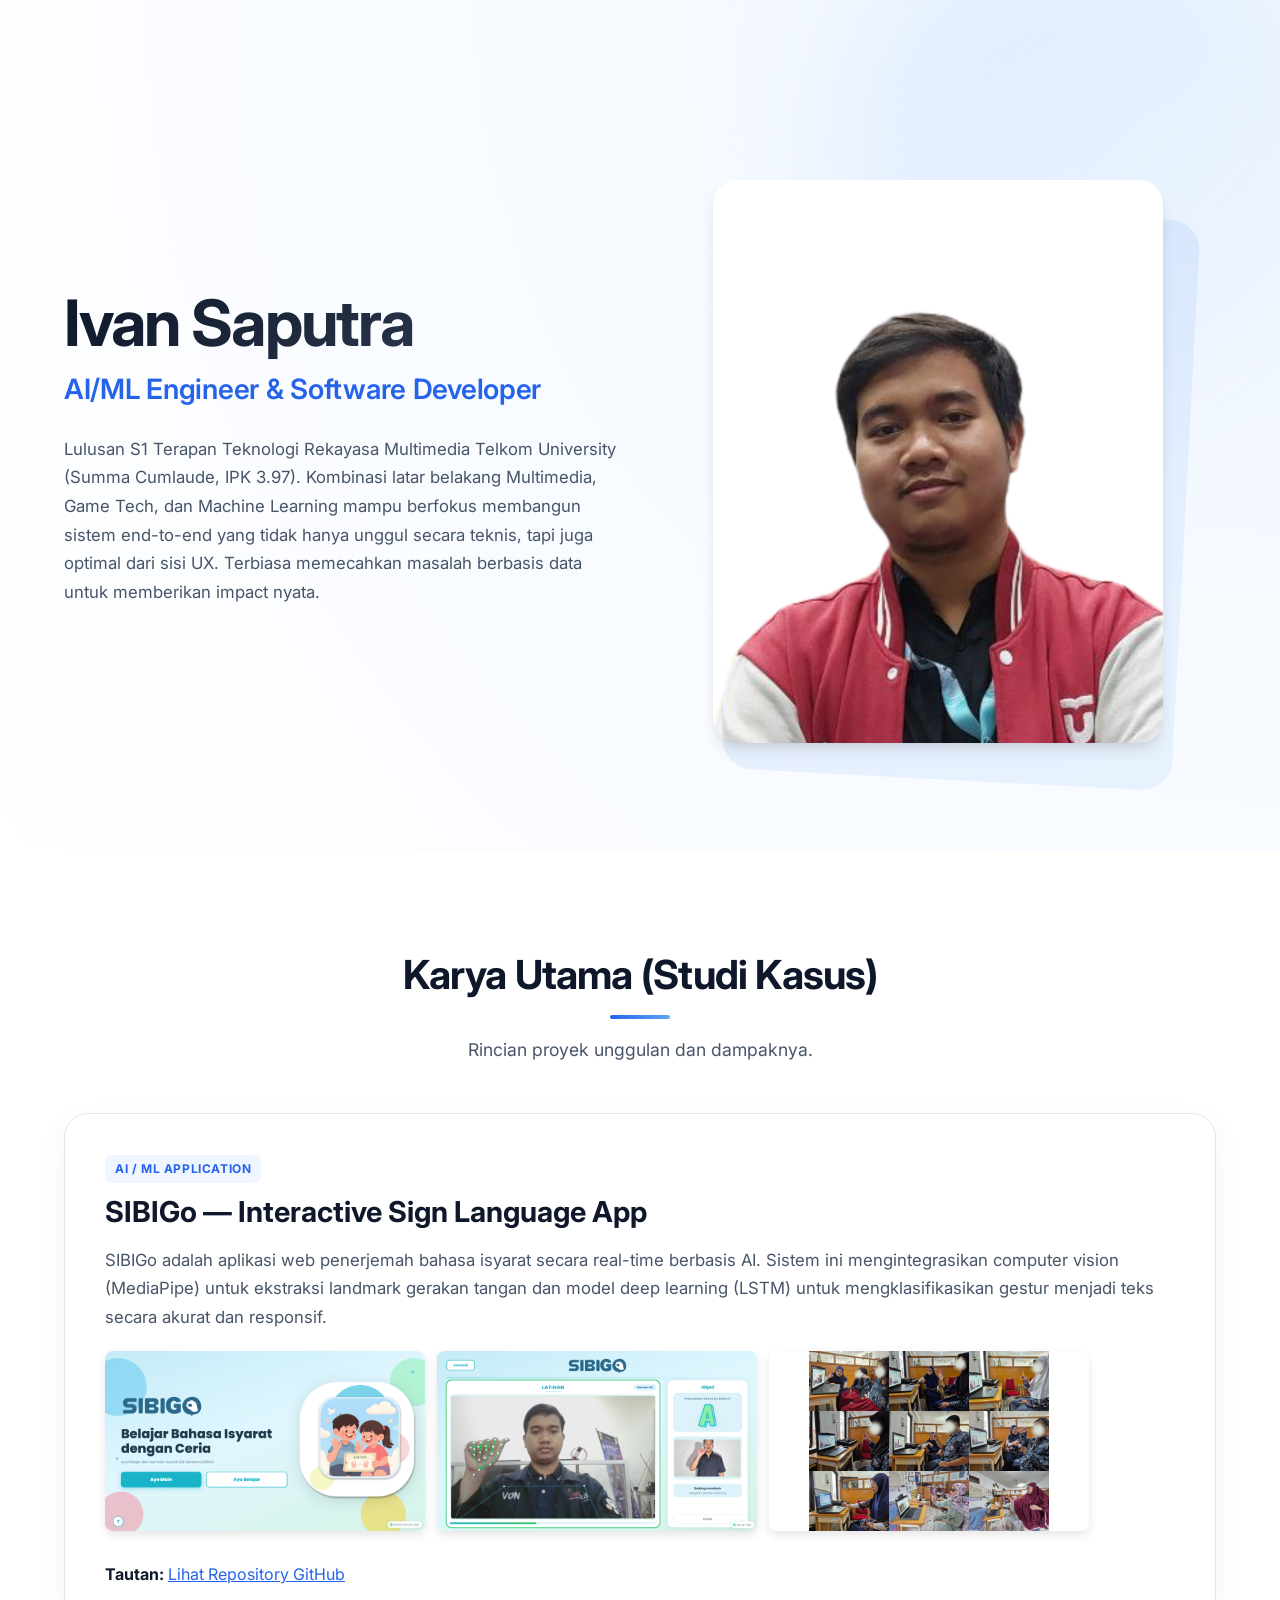
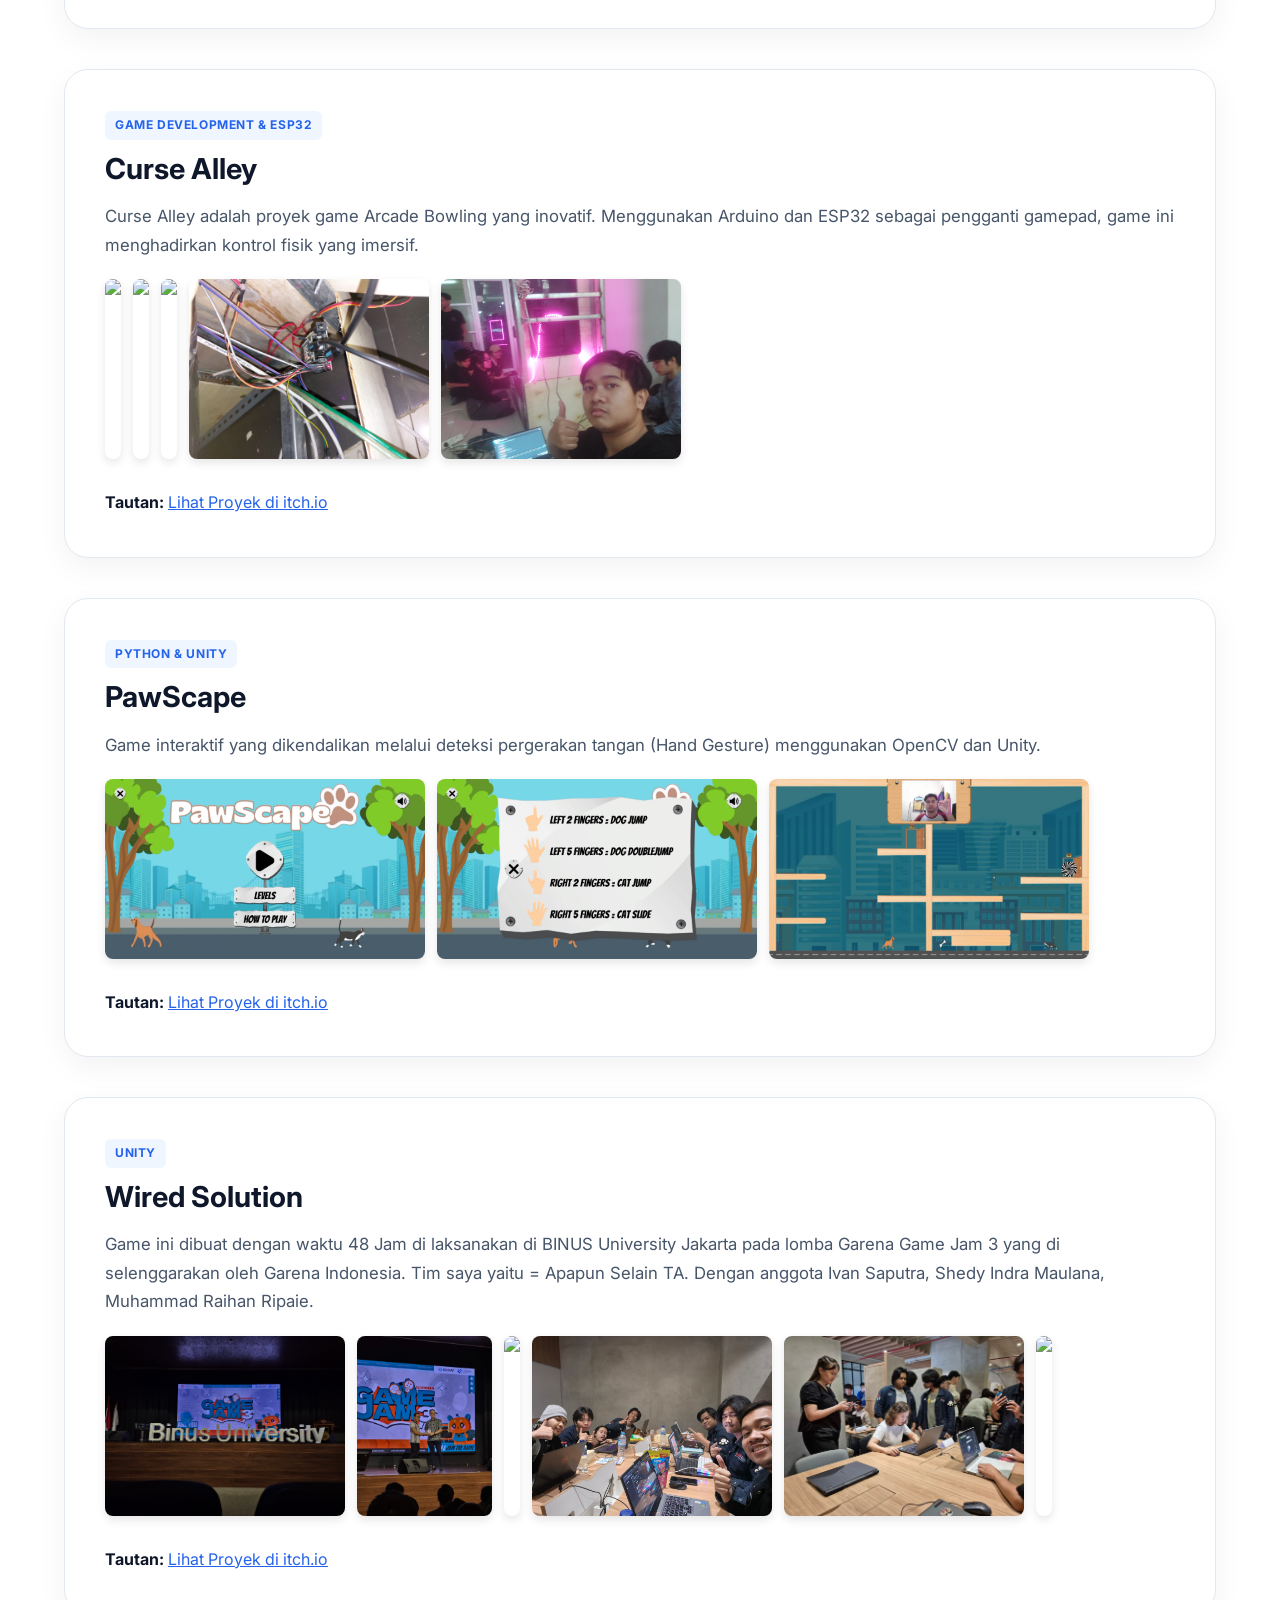
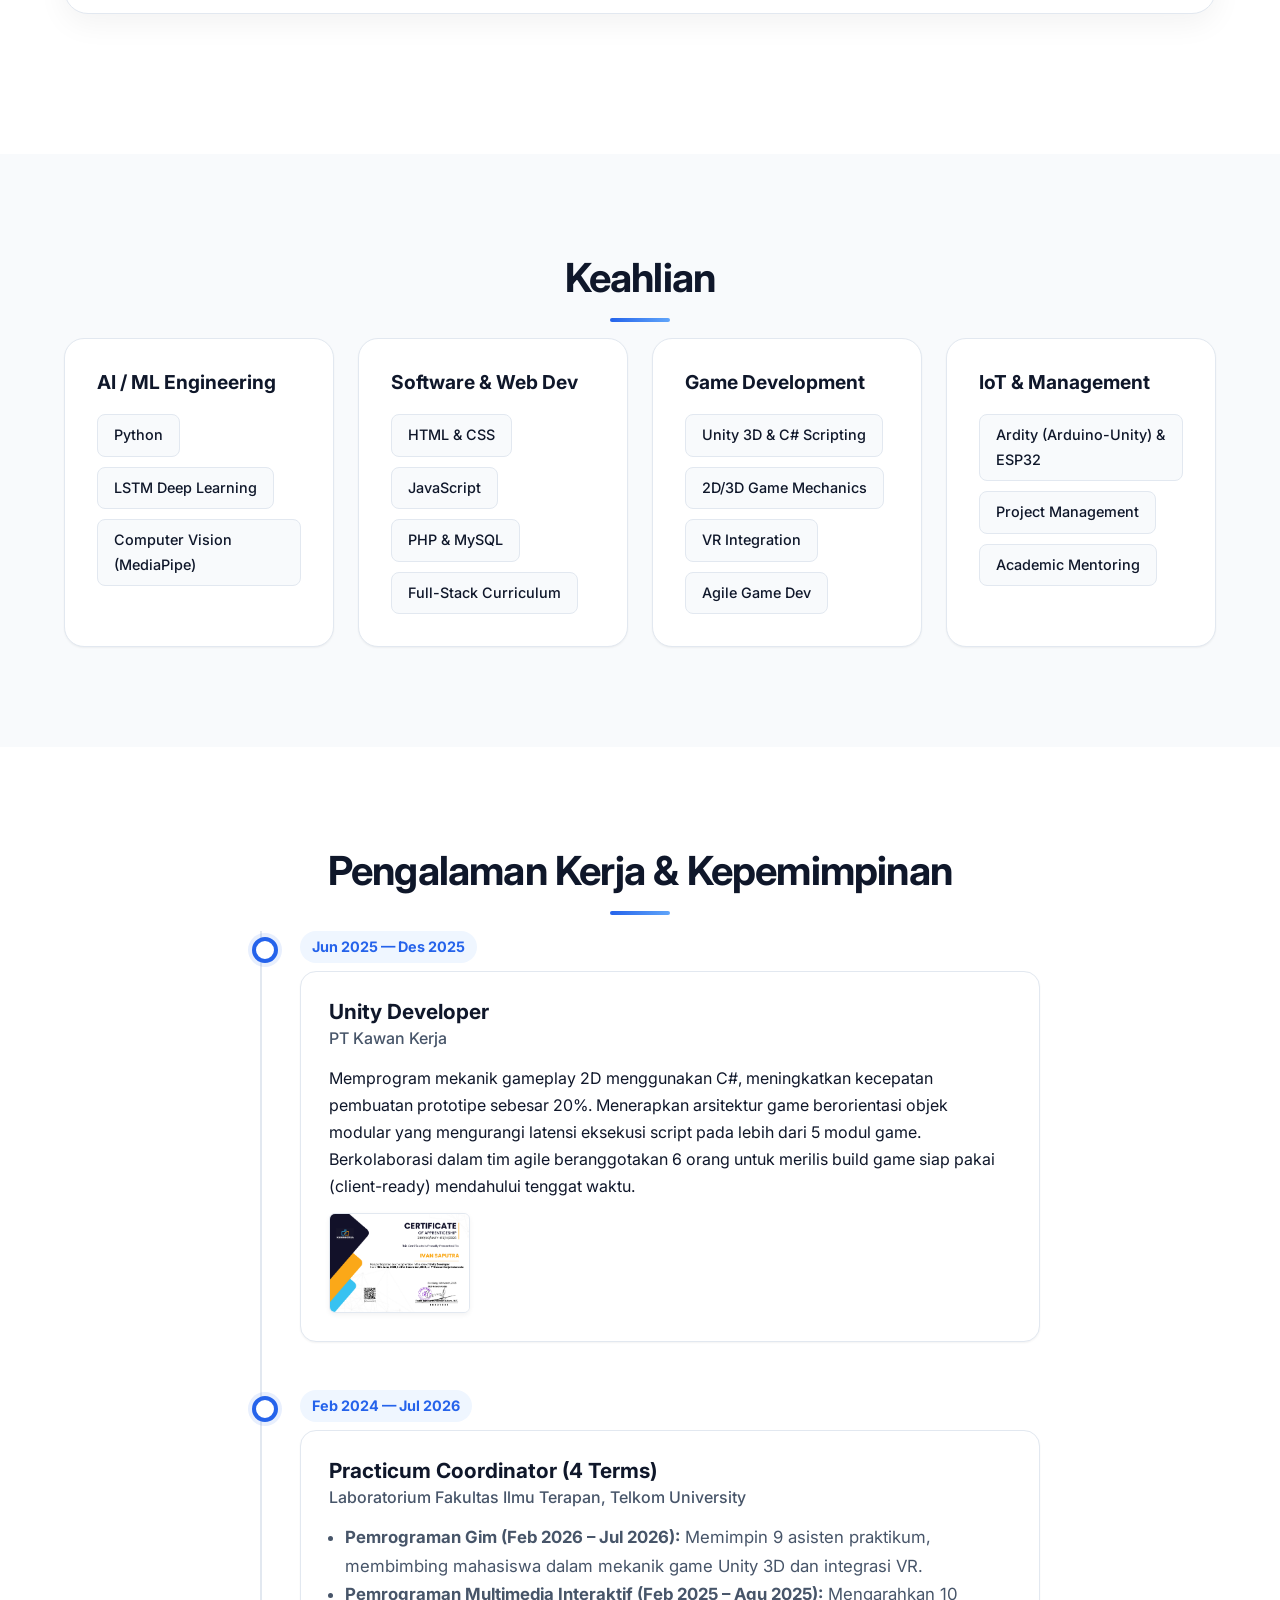
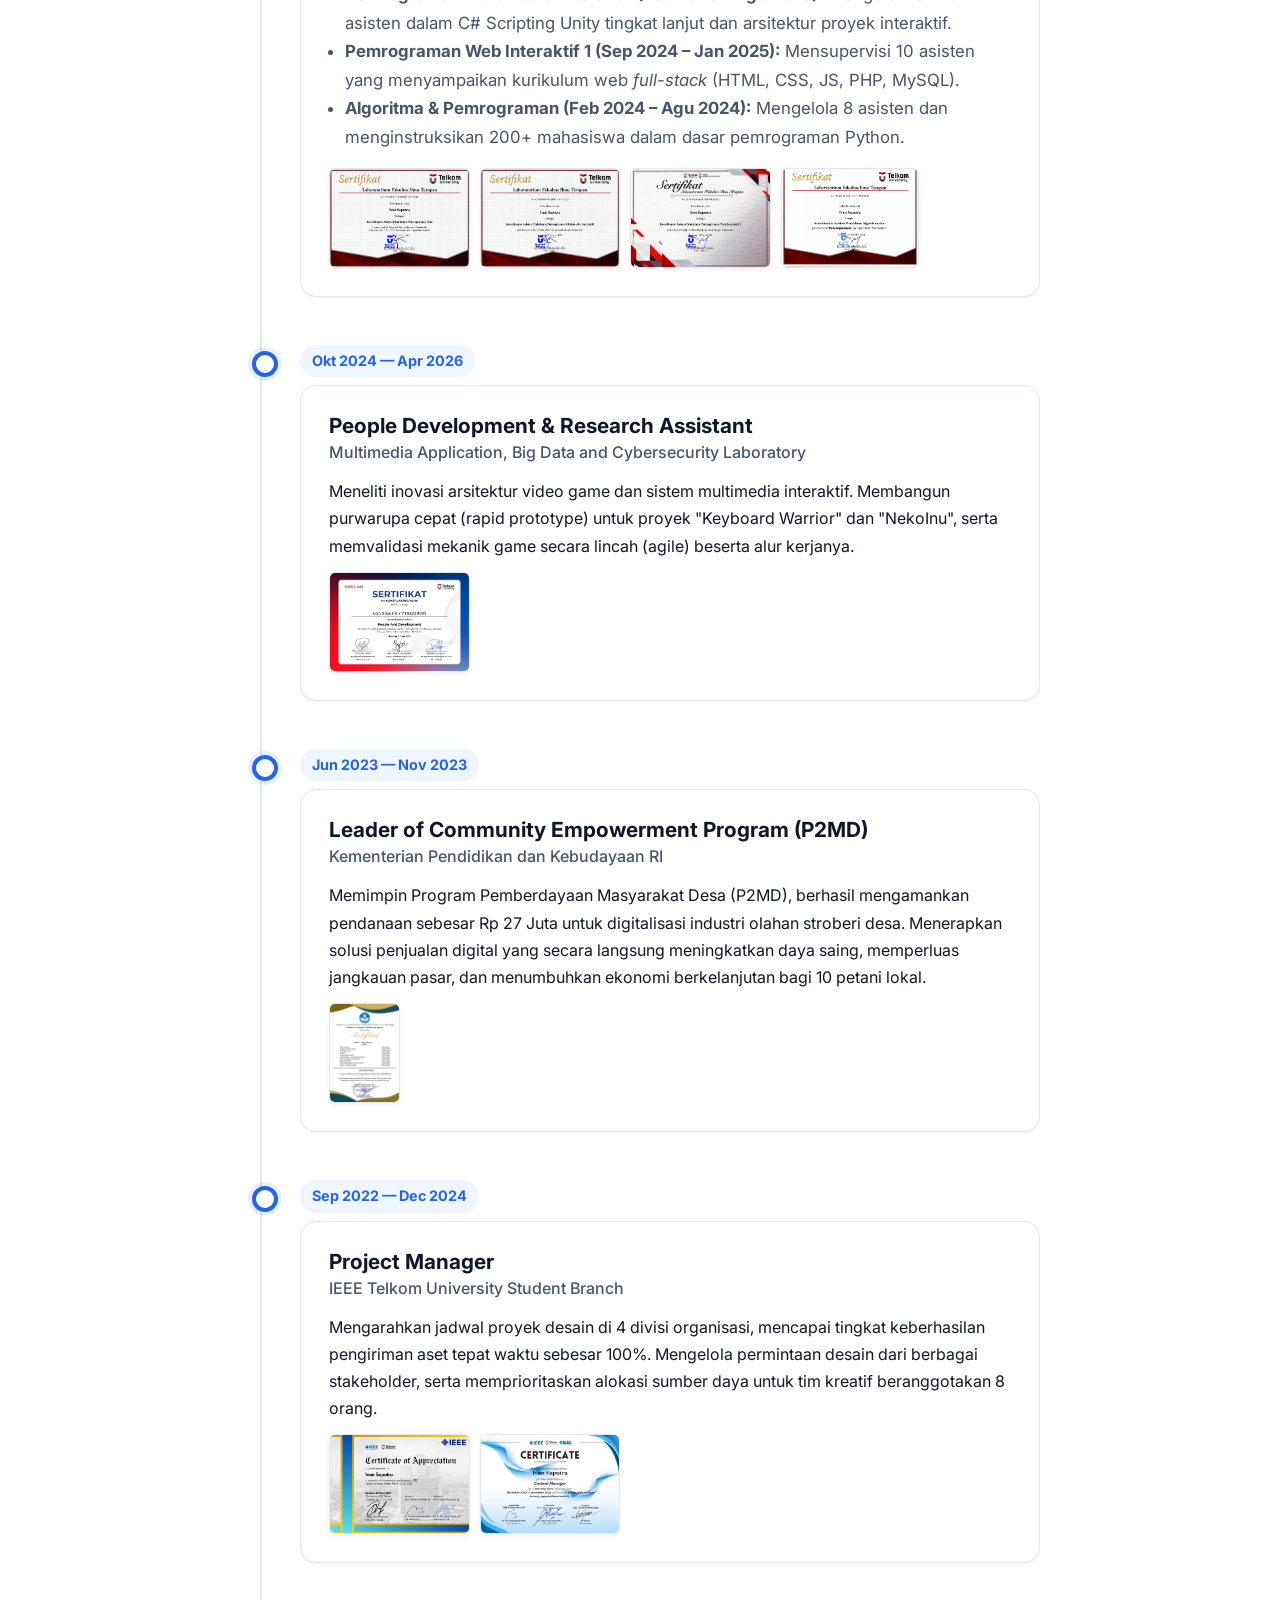
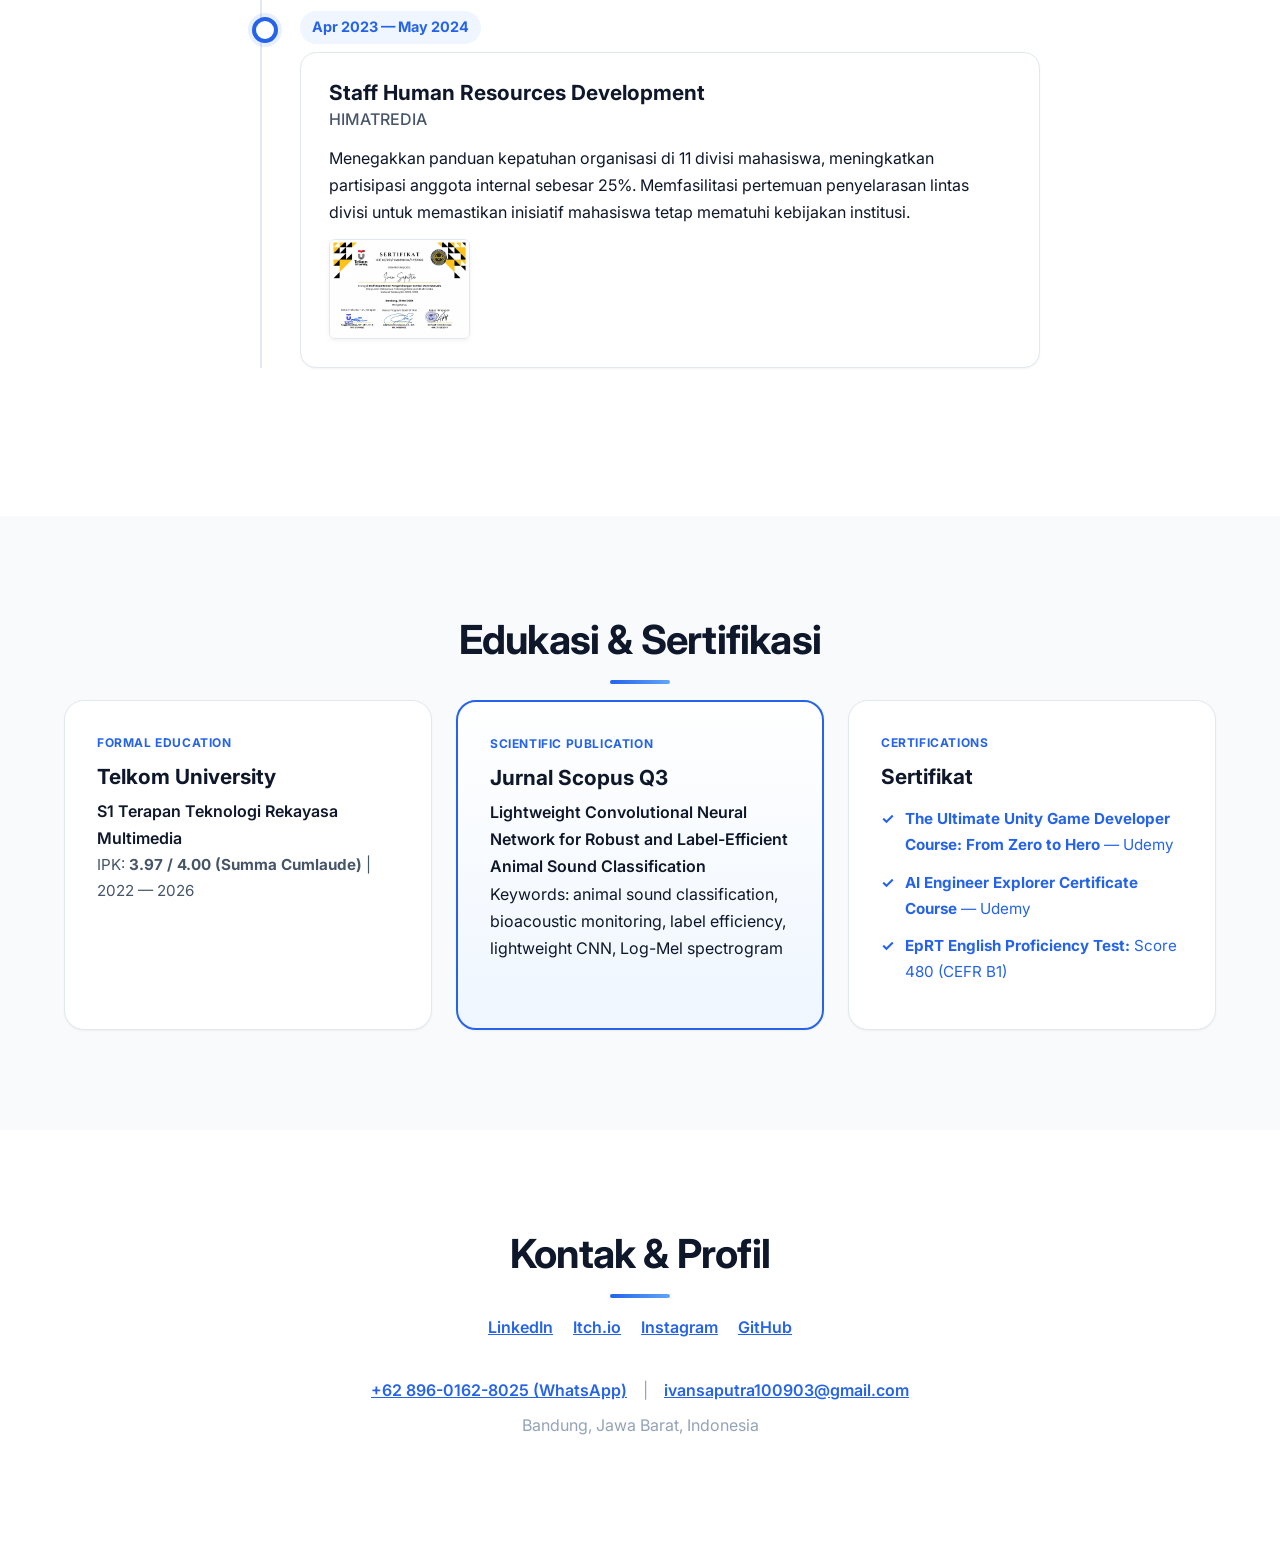
==== commit 344bc1e4: "gas bismillah gaji 18juta" ====
--- a/print.html
+++ b/print.html
@@ -14,6 +14,11 @@
         /* Specific adjustments for print view to force everything open and hide interactive bits */
         .no-print { display: none !important; }
         
+        .project-detail-block, .timeline-item, .skill-category, .edu-card {
+            page-break-inside: avoid;
+            break-inside: avoid;
+        }
+
         .project-detail-block {
             background: var(--bg-primary);
             border-radius: 24px;
@@ -21,11 +26,12 @@
             margin-bottom: 40px;
             border: 1px solid var(--border-color);
             box-shadow: 0 10px 30px rgba(0,0,0,0.05);
-            page-break-inside: avoid;
         }
         
         .project-images {
             display: flex; gap: 12px; margin: 20px 0; padding-bottom: 10px; flex-wrap: wrap;
+            page-break-inside: avoid;
+            break-inside: avoid;
         }
         
         .project-images img {
@@ -37,9 +43,18 @@
             .navbar, .hero-cta, .btn-link, .modal-overlay { display: none !important; }
             .project-images { overflow: hidden; flex-wrap: wrap; }
             .project-detail-block { border: 2px solid #e2e8f0; padding: 20px; box-shadow: none; margin-bottom: 20px; }
-            .hero, .section { padding: 40px 0; }
+            .hero, .section { padding: 40px 0; page-break-inside: avoid; break-inside: avoid; }
             #home { padding-top: 0; margin-top: 0; }
-            @page { margin: 10mm; }
+            
+            /* Memaksa elemen yang mengandung gambar sertifikat tidak terpotong */
+            .timeline-content > div[style*="display: flex"] {
+                page-break-inside: avoid !important;
+                break-inside: avoid !important;
+            }
+
+            @page { 
+                margin: 10mm; 
+            }
         }
     </style>
 </head>
@@ -88,7 +103,7 @@
                     <img src="assets/images/sibigo/2.png">
                     <img src="assets/images/sibigo/3.png">
                 </div>
-                <p style="margin-top: 10px;"><strong>Tautan:</strong> <a href="https://github.com/Ivans0903/sibigo" style="color: var(--primary);">Lihat Repository GitHub</a></p>
+                <p style="margin-top: 10px;"><strong>Tautan:</strong> <a href="https://github.com/Ivans0903/sibigo_web" style="color: var(--primary);">Lihat Repository GitHub</a></p>
             </div>
 
             <!-- Curse Alley -->
@@ -303,13 +318,16 @@
                     <span class="badge-accent">Certifications</span>
                     <h3>Sertifikat</h3>
                     <ul class="cert-list">
-                        <li><strong>The Ultimate Unity Game Developer Course: From Zero to Hero</strong> — Udemy</li>
-                        <li><strong>AI Engineer Explorer Certificate Course</strong> — Udemy</li>
-                        <li><strong>EpRT English Proficiency Test:</strong> Score 480 (CEFR B1)</li>
+                        <li><a href="https://www.udemy.com/certificate/UC-778cdd70-d83f-40a9-8f5b-5541280767a3/"
+                                target="_blank" style="color: var(--primary); text-decoration: none;"><strong>The Ultimate Unity Game Developer
+                                    Course: From Zero to Hero</strong> — Udemy</a></li>
+                        <li><a href="https://www.udemy.com/certificate/UC-5cff3c61-1271-47e2-a5a7-58a6ad65827a/"
+                                target="_blank" style="color: var(--primary); text-decoration: none;"><strong>AI Engineer Explorer Certificate
+                                    Course</strong> — Udemy</a></li>
+                        <li><a href="https://drive.google.com/file/d/1Vn3fW0BbEcR6ILjwQREg-M_ABn2VUmGk/view?usp=sharing"
+                                target="_blank" style="color: var(--primary); text-decoration: none;"><strong>EpRT English Proficiency Test:</strong>
+                                Score 480 (CEFR B1)</a></li>
                     </ul>
-                    <div style="margin-top: 16px;">
-                        <img src="assets/sertifikat/4418_IVAN SAPUTRA.png" style="height: 120px; border: 1px solid #e2e8f0; border-radius: 6px; box-shadow: 0 2px 5px rgba(0,0,0,0.05);">
-                    </div>
                 </div>
             </div>
         </div>
